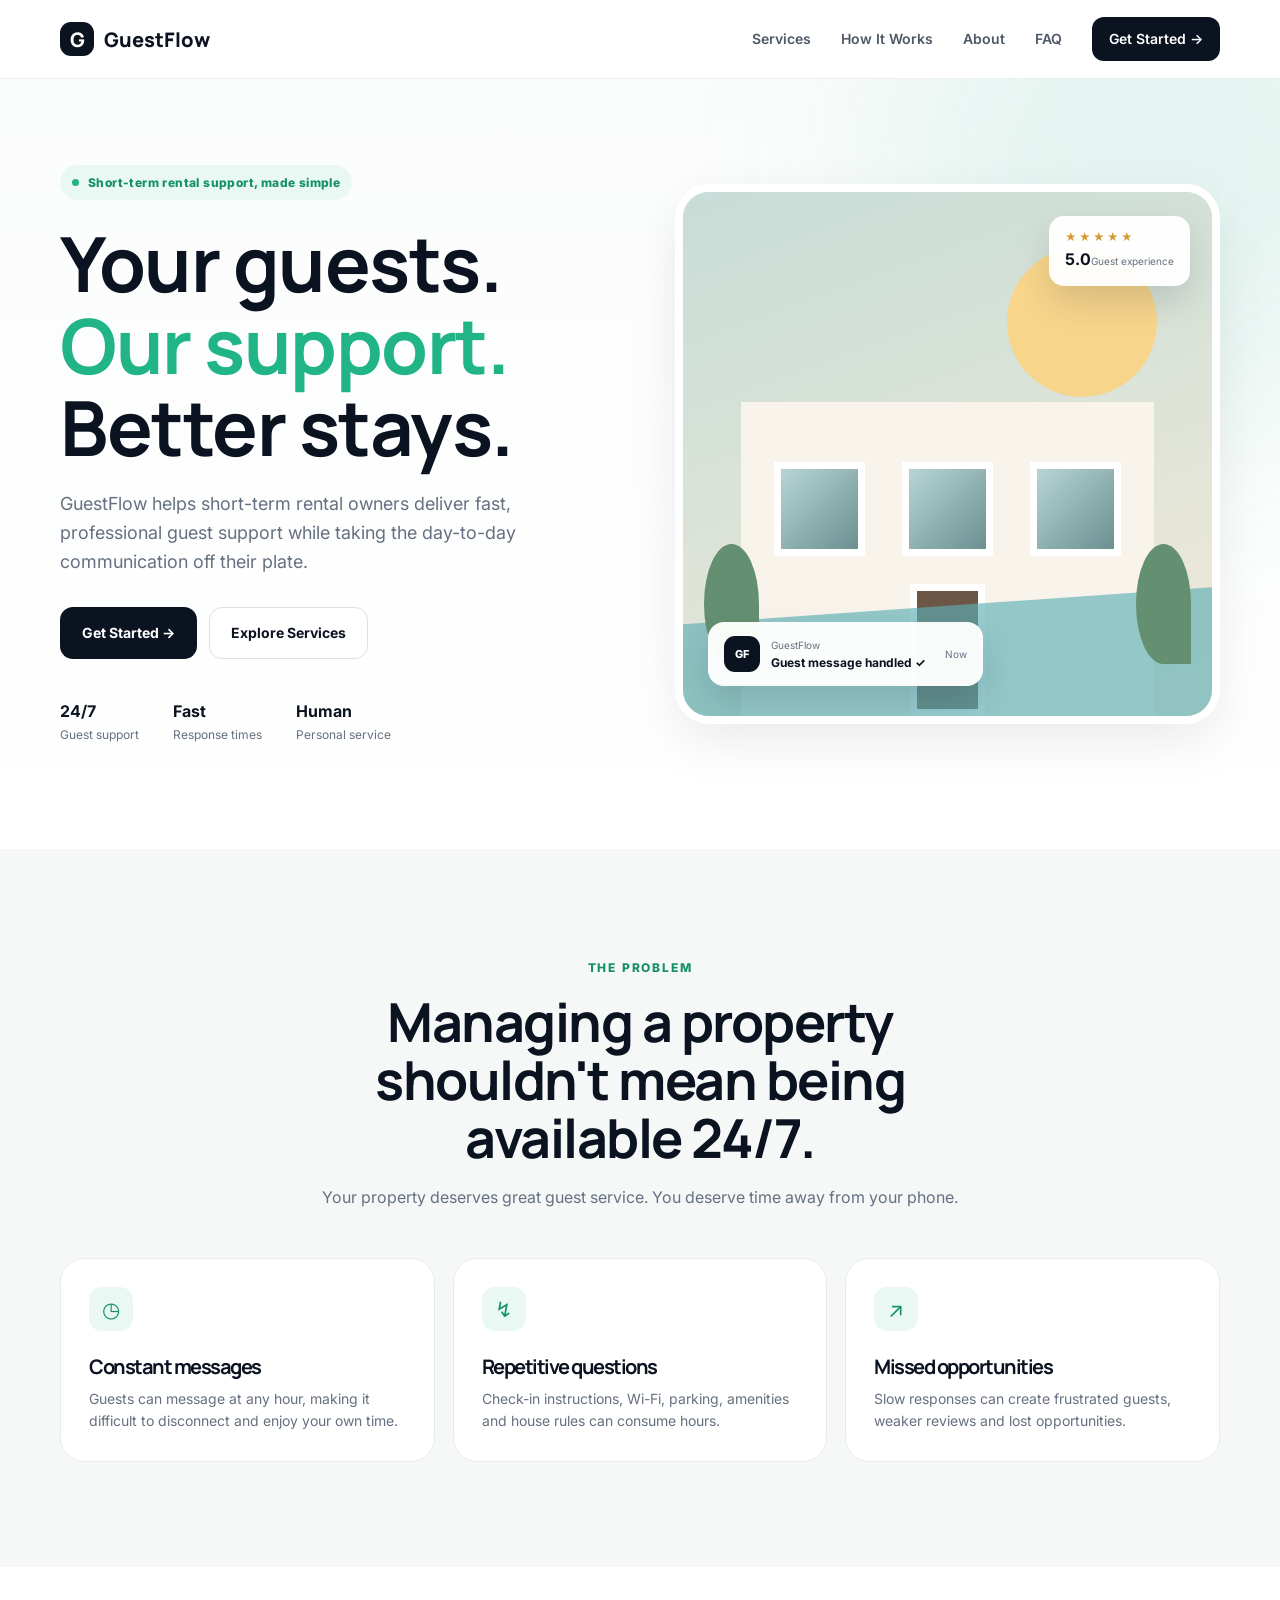
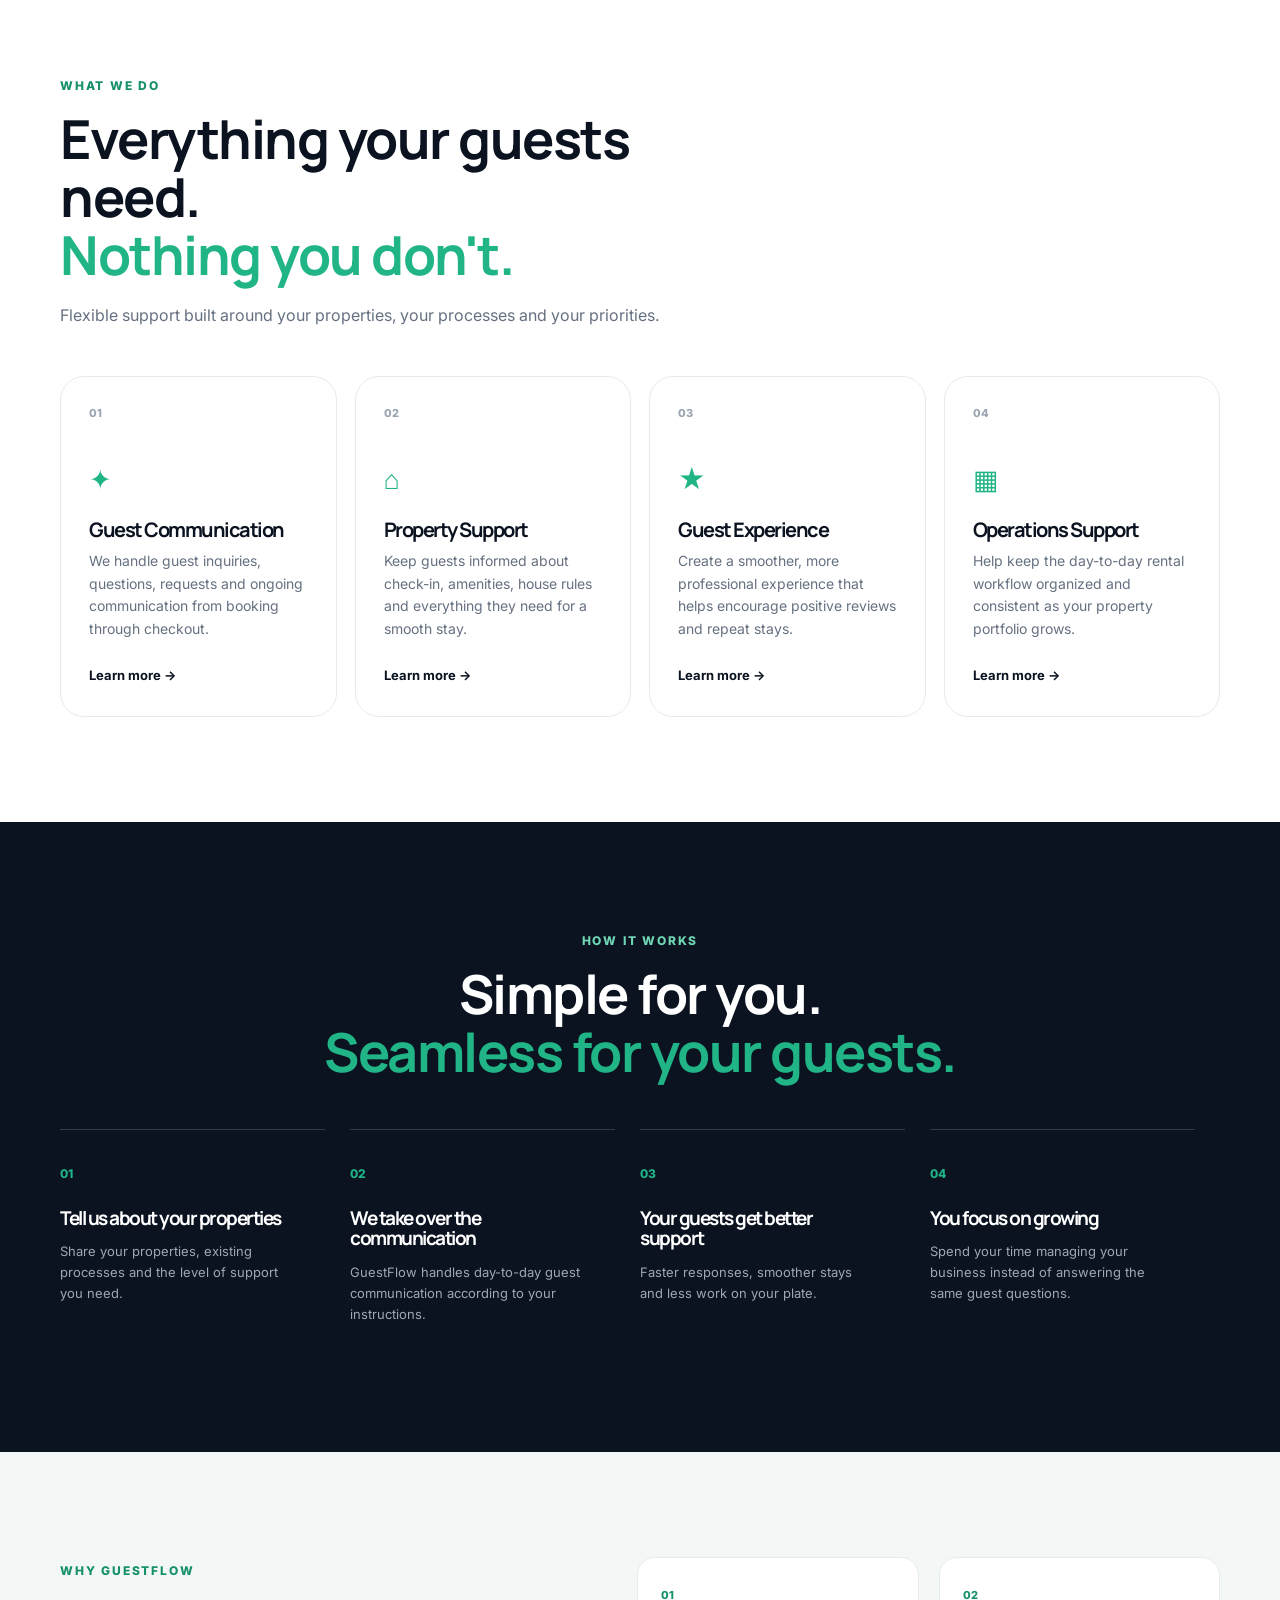
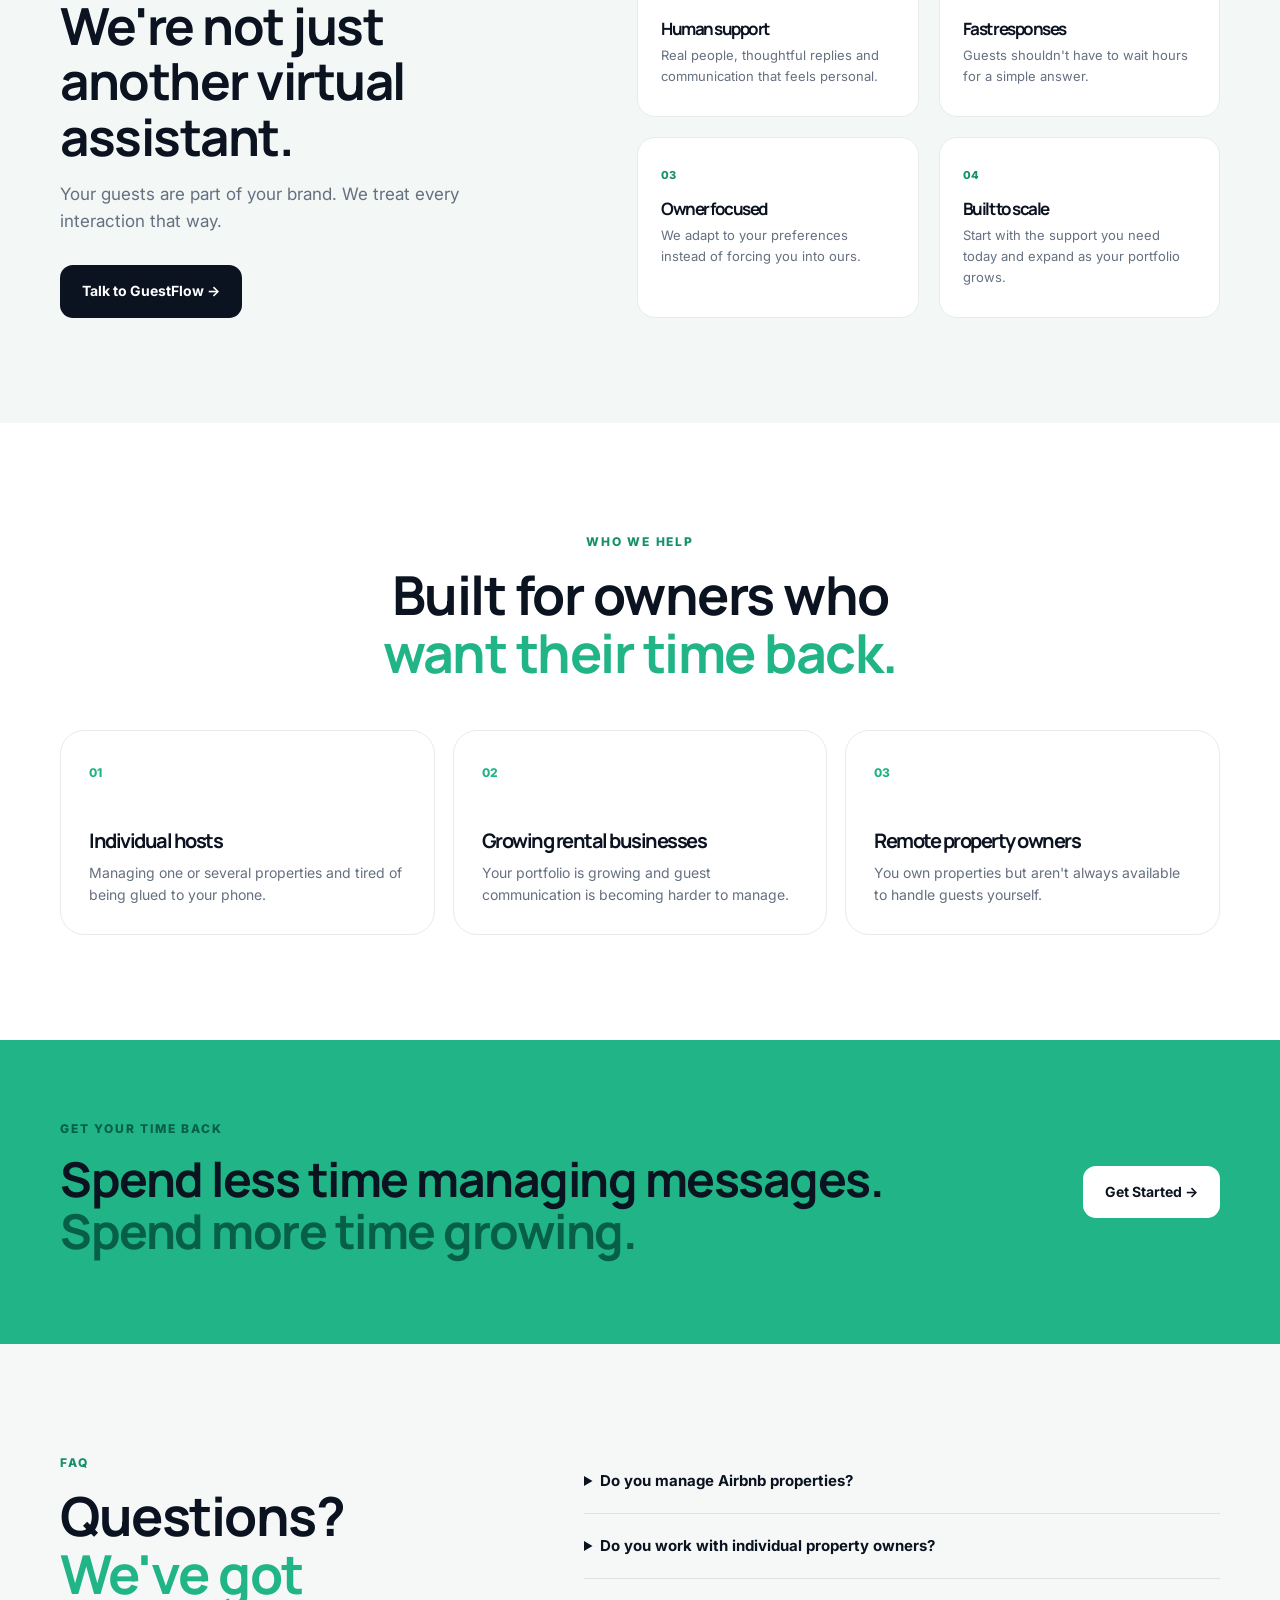
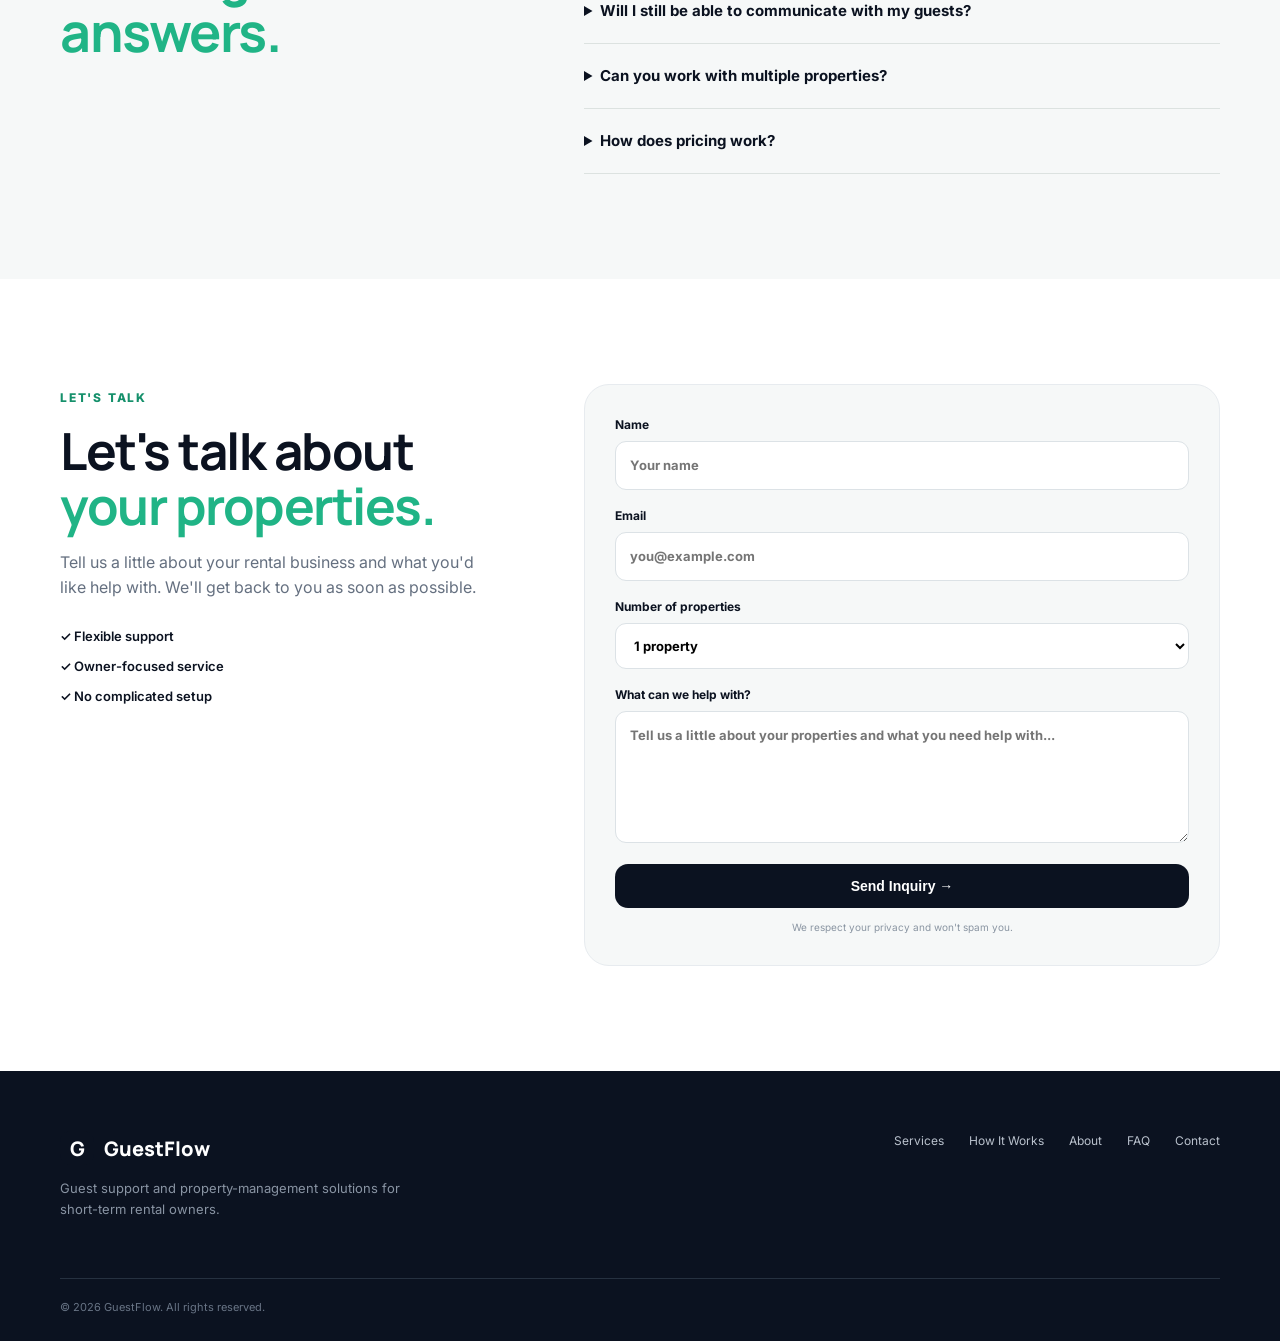
==== index.html @ e60f6468 "Add files via upload" ====
<!DOCTYPE html>
<html lang="en">
<head>
  <meta charset="UTF-8">
  <meta name="viewport" content="width=device-width, initial-scale=1.0">
  <meta name="description" content="GuestFlow provides professional guest communication and property support for short-term rental owners.">
  <title>GuestFlow — Your Guests. Our Support. Better Stays.</title>
  <link rel="preconnect" href="https://fonts.googleapis.com">
  <link rel="preconnect" href="https://fonts.gstatic.com" crossorigin>
  <link href="https://fonts.googleapis.com/css2?family=Inter:wght@400;500;600;700;800&family=Manrope:wght@600;700;800&display=swap" rel="stylesheet">
  <link rel="stylesheet" href="styles.css">
</head>
<body>
<header class="site-header">
  <div class="container nav">
    <a class="brand" href="#home"><span class="brand-mark">G</span><span>GuestFlow</span></a>
    <button class="menu-toggle" aria-label="Open menu">☰</button>
    <nav class="nav-links">
      <a href="#services">Services</a><a href="#how-it-works">How It Works</a><a href="#about">About</a><a href="#faq">FAQ</a>
      <a class="nav-cta" href="#contact">Get Started →</a>
    </nav>
  </div>
</header>

<main>
<section class="hero" id="home">
  <div class="hero-glow"></div>
  <div class="container hero-grid">
    <div class="hero-copy">
      <div class="eyebrow"><span class="pulse"></span> Short-term rental support, made simple</div>
      <h1>Your guests.<br><span>Our support.</span><br>Better stays.</h1>
      <p>GuestFlow helps short-term rental owners deliver fast, professional guest support while taking the day-to-day communication off their plate.</p>
      <div class="hero-actions">
        <a class="btn btn-primary" href="#contact">Get Started →</a>
        <a class="btn btn-secondary" href="#services">Explore Services</a>
      </div>
      <div class="trust-row">
        <div><strong>24/7</strong><span>Guest support</span></div>
        <div><strong>Fast</strong><span>Response times</span></div>
        <div><strong>Human</strong><span>Personal service</span></div>
      </div>
    </div>
    <div class="hero-visual">
      <div class="image-card">
        <div class="property-scene">
          <div class="sun"></div>
          <div class="building"><div class="window w1"></div><div class="window w2"></div><div class="window w3"></div><div class="door"></div></div>
          <div class="pool"></div><div class="plant p1"></div><div class="plant p2"></div>
        </div>
        <div class="message-card"><div class="avatar">GF</div><div><small>GuestFlow</small><strong>Guest message handled ✓</strong></div><span class="time">Now</span></div>
        <div class="rating-card"><span class="stars">★★★★★</span><strong>5.0</strong><small>Guest experience</small></div>
      </div>
    </div>
  </div>
</section>

<section class="problem section">
  <div class="container">
    <div class="section-heading centered"><span class="kicker">THE PROBLEM</span><h2>Managing a property shouldn't mean being available 24/7.</h2><p>Your property deserves great guest service. You deserve time away from your phone.</p></div>
    <div class="cards three">
      <article class="info-card"><div class="icon">◷</div><h3>Constant messages</h3><p>Guests can message at any hour, making it difficult to disconnect and enjoy your own time.</p></article>
      <article class="info-card"><div class="icon">↯</div><h3>Repetitive questions</h3><p>Check-in instructions, Wi-Fi, parking, amenities and house rules can consume hours.</p></article>
      <article class="info-card"><div class="icon">↗</div><h3>Missed opportunities</h3><p>Slow responses can create frustrated guests, weaker reviews and lost opportunities.</p></article>
    </div>
  </div>
</section>

<section class="services section" id="services">
  <div class="container">
    <div class="section-heading"><span class="kicker">WHAT WE DO</span><h2>Everything your guests need.<br><span>Nothing you don't.</span></h2><p>Flexible support built around your properties, your processes and your priorities.</p></div>
    <div class="cards four">
      <article class="service-card"><div class="service-number">01</div><div class="service-icon">✦</div><h3>Guest Communication</h3><p>We handle guest inquiries, questions, requests and ongoing communication from booking through checkout.</p><a href="#contact">Learn more →</a></article>
      <article class="service-card"><div class="service-number">02</div><div class="service-icon">⌂</div><h3>Property Support</h3><p>Keep guests informed about check-in, amenities, house rules and everything they need for a smooth stay.</p><a href="#contact">Learn more →</a></article>
      <article class="service-card"><div class="service-number">03</div><div class="service-icon">★</div><h3>Guest Experience</h3><p>Create a smoother, more professional experience that helps encourage positive reviews and repeat stays.</p><a href="#contact">Learn more →</a></article>
      <article class="service-card"><div class="service-number">04</div><div class="service-icon">▦</div><h3>Operations Support</h3><p>Help keep the day-to-day rental workflow organized and consistent as your property portfolio grows.</p><a href="#contact">Learn more →</a></article>
    </div>
  </div>
</section>

<section class="process section" id="how-it-works">
  <div class="container">
    <div class="section-heading centered"><span class="kicker">HOW IT WORKS</span><h2>Simple for you.<br><span>Seamless for your guests.</span></h2></div>
    <div class="steps">
      <div class="step"><span>01</span><h3>Tell us about your properties</h3><p>Share your properties, existing processes and the level of support you need.</p></div>
      <div class="step"><span>02</span><h3>We take over the communication</h3><p>GuestFlow handles day-to-day guest communication according to your instructions.</p></div>
      <div class="step"><span>03</span><h3>Your guests get better support</h3><p>Faster responses, smoother stays and less work on your plate.</p></div>
      <div class="step"><span>04</span><h3>You focus on growing</h3><p>Spend your time managing your business instead of answering the same guest questions.</p></div>
    </div>
  </div>
</section>

<section class="why section" id="about">
  <div class="container why-grid">
    <div><span class="kicker">WHY GUESTFLOW</span><h2>We're not just another virtual assistant.</h2><p class="lead">Your guests are part of your brand. We treat every interaction that way.</p><a class="btn btn-primary" href="#contact">Talk to GuestFlow →</a></div>
    <div class="benefits">
      <div class="benefit"><span>01</span><h3>Human support</h3><p>Real people, thoughtful replies and communication that feels personal.</p></div>
      <div class="benefit"><span>02</span><h3>Fast responses</h3><p>Guests shouldn't have to wait hours for a simple answer.</p></div>
      <div class="benefit"><span>03</span><h3>Owner focused</h3><p>We adapt to your preferences instead of forcing you into ours.</p></div>
      <div class="benefit"><span>04</span><h3>Built to scale</h3><p>Start with the support you need today and expand as your portfolio grows.</p></div>
    </div>
  </div>
</section>

<section class="audience section">
  <div class="container">
    <div class="section-heading centered"><span class="kicker">WHO WE HELP</span><h2>Built for owners who<br><span>want their time back.</span></h2></div>
    <div class="cards three">
      <article class="audience-card"><span>01</span><h3>Individual hosts</h3><p>Managing one or several properties and tired of being glued to your phone.</p></article>
      <article class="audience-card"><span>02</span><h3>Growing rental businesses</h3><p>Your portfolio is growing and guest communication is becoming harder to manage.</p></article>
      <article class="audience-card"><span>03</span><h3>Remote property owners</h3><p>You own properties but aren't always available to handle guests yourself.</p></article>
    </div>
  </div>
</section>

<section class="cta"><div class="container cta-inner"><div><span class="kicker">GET YOUR TIME BACK</span><h2>Spend less time managing messages.<br><span>Spend more time growing.</span></h2></div><a class="btn btn-light" href="#contact">Get Started →</a></div></section>

<section class="faq section" id="faq">
  <div class="container faq-grid">
    <div class="section-heading"><span class="kicker">FAQ</span><h2>Questions?<br><span>We've got answers.</span></h2></div>
    <div class="faq-list">
      <details><summary>Do you manage Airbnb properties?</summary><p>GuestFlow provides guest communication and property-management support for short-term rental owners. Services can be tailored to your needs.</p></details>
      <details><summary>Do you work with individual property owners?</summary><p>Yes. GuestFlow is designed to support individual hosts as well as growing property portfolios.</p></details>
      <details><summary>Will I still be able to communicate with my guests?</summary><p>Absolutely. You remain in control while GuestFlow handles day-to-day communication according to your instructions.</p></details>
      <details><summary>Can you work with multiple properties?</summary><p>Yes. Support can scale as your property portfolio grows.</p></details>
      <details><summary>How does pricing work?</summary><p>Pricing depends on the number of properties and level of support required. Contact us to discuss your setup.</p></details>
    </div>
  </div>
</section>

<section class="contact section" id="contact">
  <div class="container contact-grid">
    <div class="contact-copy"><span class="kicker">LET'S TALK</span><h2>Let's talk about<br><span>your properties.</span></h2><p>Tell us a little about your rental business and what you'd like help with. We'll get back to you as soon as possible.</p><div class="contact-points"><div>✓ Flexible support</div><div>✓ Owner-focused service</div><div>✓ No complicated setup</div></div></div>
    <form class="contact-form" action="https://formspree.io/f/YOUR_FORM_ID" method="POST">
      <label>Name<input type="text" name="name" placeholder="Your name" required></label>
      <label>Email<input type="email" name="email" placeholder="you@example.com" required></label>
      <label>Number of properties<select name="properties"><option>1 property</option><option>2–5 properties</option><option>6–15 properties</option><option>16+ properties</option></select></label>
      <label>What can we help with?<textarea name="message" rows="5" placeholder="Tell us a little about your properties and what you need help with..." required></textarea></label>
      <button class="btn btn-primary full" type="submit">Send Inquiry →</button><small>We respect your privacy and won't spam you.</small>
    </form>
  </div>
</section>
</main>

<footer>
  <div class="container footer-grid"><div><a class="brand" href="#home"><span class="brand-mark">G</span><span>GuestFlow</span></a><p>Guest support and property-management solutions for short-term rental owners.</p></div><div class="footer-links"><a href="#services">Services</a><a href="#how-it-works">How It Works</a><a href="#about">About</a><a href="#faq">FAQ</a><a href="#contact">Contact</a></div></div>
  <div class="container copyright">© 2026 GuestFlow. All rights reserved.</div>
</footer>
<script>
const toggle=document.querySelector('.menu-toggle'),links=document.querySelector('.nav-links');
toggle.addEventListener('click',()=>links.classList.toggle('open'));
document.querySelectorAll('.nav-links a').forEach(a=>a.addEventListener('click',()=>links.classList.remove('open')));
</script>
</body>
</html>
---- styles.css ----
:root{--ink:#0b1220;--muted:#657080;--line:#e7ebef;--soft:#f6f8f8;--accent:#20b486;--accent-dark:#15906b;--white:#fff;--radius:24px;--shadow:0 18px 50px rgba(11,18,32,.08)}
*{box-sizing:border-box}html{scroll-behavior:smooth}body{margin:0;color:var(--ink);font-family:Inter,Arial,sans-serif;line-height:1.6;background:#fff}a{text-decoration:none;color:inherit}.container{width:min(1160px,calc(100% - 40px));margin:auto}
.site-header{position:sticky;top:0;z-index:50;background:rgba(255,255,255,.9);backdrop-filter:blur(16px);border-bottom:1px solid rgba(231,235,239,.8)}.nav{height:78px;display:flex;align-items:center;justify-content:space-between}.brand{display:flex;align-items:center;gap:10px;font:800 20px Manrope,Inter,sans-serif}.brand-mark{width:34px;height:34px;border-radius:11px;background:var(--ink);color:#fff;display:grid;place-items:center}.nav-links{display:flex;align-items:center;gap:30px;font-size:14px;font-weight:600;color:#4e5867}.nav-cta{background:var(--ink);color:#fff!important;padding:11px 17px;border-radius:12px}.menu-toggle{display:none;background:none;border:0;font-size:24px}
.hero{position:relative;overflow:hidden;padding:86px 0 105px;background:linear-gradient(180deg,#fbfcfc,#fff)}.hero-glow{position:absolute;width:550px;height:550px;background:rgba(32,180,134,.1);filter:blur(100px);right:-150px;top:-180px;border-radius:50%}.hero-grid{display:grid;grid-template-columns:1fr 1fr;gap:70px;align-items:center}.eyebrow,.kicker{font-size:12px;font-weight:800;letter-spacing:1.8px;color:var(--accent-dark)}.eyebrow{display:inline-flex;gap:9px;align-items:center;padding:8px 12px;background:#eaf8f3;border-radius:99px;letter-spacing:.4px}.pulse{width:7px;height:7px;border-radius:50%;background:var(--accent)}
h1,h2,h3{font-family:Manrope,Inter,sans-serif;line-height:1.08;letter-spacing:-1.5px}h1{font-size:clamp(48px,6vw,76px);margin:22px 0}h1 span,h2 span{color:var(--accent)}.hero-copy>p{font-size:18px;color:var(--muted);max-width:590px}.hero-actions{display:flex;gap:12px;margin:30px 0 40px}.btn{display:inline-flex;align-items:center;justify-content:center;padding:14px 21px;border-radius:13px;font-weight:700;font-size:14px;border:1px solid transparent;transition:.2s}.btn:hover{transform:translateY(-2px)}.btn-primary{background:var(--ink);color:#fff}.btn-secondary{border-color:#dbe1e6;background:#fff}.btn-light{background:#fff;color:var(--ink)}.trust-row{display:flex;gap:34px}.trust-row div{display:flex;flex-direction:column}.trust-row span{font-size:12px;color:var(--muted)}
.image-card{position:relative;min-height:540px;border-radius:34px;background:#dce9e5;overflow:hidden;box-shadow:var(--shadow);border:8px solid #fff}.property-scene{position:absolute;inset:0;background:linear-gradient(160deg,#c7ddd7,#f1e9d8);overflow:hidden}.sun{position:absolute;width:150px;height:150px;border-radius:50%;background:#f7d58b;right:55px;top:55px}.building{position:absolute;width:78%;height:60%;bottom:0;left:11%;background:#f8f4ec}.window{position:absolute;width:22%;height:30%;top:19%;background:linear-gradient(135deg,#b7d5d5,#6c8f91);border:7px solid #fff}.w1{left:8%}.w2{left:39%}.w3{right:8%}.door{position:absolute;bottom:0;left:41%;width:18%;height:42%;background:#6c5747;border:7px solid #fff}.pool{position:absolute;bottom:-10%;left:-10%;width:120%;height:31%;background:rgba(94,176,181,.65);transform:rotate(-4deg)}.plant{position:absolute;width:55px;height:120px;border-radius:50% 50% 0 50%;background:#648f70;bottom:10%;z-index:2}.p1{left:4%}.p2{right:4%}
.message-card,.rating-card{position:absolute;background:rgba(255,255,255,.96);box-shadow:0 16px 35px rgba(11,18,32,.13);z-index:4}.message-card{left:25px;bottom:30px;padding:14px 16px;border-radius:16px;display:flex;align-items:center;gap:11px;min-width:275px}.avatar{width:36px;height:36px;background:var(--ink);color:#fff;border-radius:11px;display:grid;place-items:center;font-size:11px;font-weight:800}.message-card small,.message-card strong{display:block}.message-card small,.time{font-size:10px;color:var(--muted)}.message-card strong{font-size:12px}.time{margin-left:auto}.rating-card{right:22px;top:24px;padding:13px 16px;border-radius:15px}.stars{display:block;letter-spacing:2px;font-size:11px;color:#d49a31}.rating-card small{font-size:10px;color:var(--muted)}
.section{padding:105px 0}.problem,.faq{background:var(--soft)}.section-heading{max-width:690px;margin-bottom:48px}.section-heading.centered{text-align:center;margin-left:auto;margin-right:auto}.section-heading h2{font-size:clamp(35px,4.2vw,54px);margin:13px 0 18px}.section-heading p{color:var(--muted)}.cards{display:grid;gap:18px}.cards.three{grid-template-columns:repeat(3,1fr)}.cards.four{grid-template-columns:repeat(4,1fr)}
.info-card,.service-card,.audience-card{background:#fff;border:1px solid var(--line);border-radius:var(--radius);padding:28px;transition:.25s}.info-card:hover,.service-card:hover,.audience-card:hover{transform:translateY(-5px);box-shadow:var(--shadow)}.icon{width:44px;height:44px;border-radius:13px;background:#eaf8f3;color:var(--accent-dark);display:grid;place-items:center;font-size:21px;margin-bottom:25px}.info-card h3,.service-card h3,.audience-card h3{font-size:20px;margin:0 0 10px}.info-card p,.service-card p,.audience-card p{font-size:14px;color:var(--muted);margin:0}.service-card{min-height:330px}.service-number{font-size:11px;color:#9ba5b2;font-weight:800}.service-icon{font-size:27px;color:var(--accent);margin:35px 0 18px}.service-card a{display:inline-block;margin-top:25px;font-weight:700;font-size:13px}
.process{background:var(--ink);color:#fff}.process .kicker{color:#70d7b4}.steps{display:grid;grid-template-columns:repeat(4,1fr)}.step{padding:30px 30px 10px 0;border-top:1px solid #303a49;margin-right:25px}.step>span{color:var(--accent);font-weight:800;font-size:12px}.step h3{font-size:19px;margin:22px 0 9px}.step p{font-size:13px;color:#9da8b7}
.why{background:#f3f7f5}.why-grid{display:grid;grid-template-columns:.9fr 1.1fr;gap:100px}.why h2{font-size:clamp(38px,4vw,55px);margin:15px 0}.lead{font-size:17px;color:var(--muted);margin-bottom:30px}.benefits{display:grid;grid-template-columns:1fr 1fr;gap:20px}.benefit{background:#fff;border:1px solid var(--line);padding:23px;border-radius:18px}.benefit>span{color:var(--accent-dark);font-size:11px;font-weight:800}.benefit h3{font-size:17px;margin:13px 0 7px}.benefit p{font-size:13px;color:var(--muted);margin:0}.audience-card>span{color:var(--accent);font-weight:800;font-size:12px}.audience-card h3{margin-top:45px}
.cta{background:var(--accent);padding:75px 0}.cta-inner{display:flex;align-items:center;justify-content:space-between;gap:30px}.cta .kicker{color:#075f47}.cta h2{font-size:clamp(32px,4vw,48px);margin:12px 0}.cta h2 span{color:#075f47}.faq-grid,.contact-grid{display:grid;grid-template-columns:.8fr 1.2fr;gap:100px}.faq-list details{border-bottom:1px solid #dce2e0;padding:20px 0}.faq-list summary{cursor:pointer;font-weight:700;font-size:15px}.faq-list p{color:var(--muted);font-size:14px}
.contact-copy h2{font-size:clamp(40px,4vw,58px);margin:14px 0}.contact-copy>p{color:var(--muted)}.contact-points{display:grid;gap:9px;margin-top:25px;font-size:13px;font-weight:600}.contact-form{background:var(--soft);border:1px solid var(--line);border-radius:25px;padding:30px}.contact-form label{display:block;font-size:12px;font-weight:700;margin-bottom:16px}.contact-form input,.contact-form select,.contact-form textarea{width:100%;margin-top:7px;padding:13px 14px;border:1px solid #dce2e6;border-radius:11px;font:inherit;font-size:13px;background:#fff}.full{width:100%;border:0;cursor:pointer}.contact-form small{display:block;text-align:center;color:#8a95a2;font-size:10px;margin-top:11px}
footer{background:#0b1220;color:#fff;padding:60px 0 25px}.footer-grid{display:flex;justify-content:space-between;gap:60px}.footer-grid p{color:#8994a3;font-size:13px;max-width:350px}.footer-links{display:flex;gap:25px;color:#b9c1cc;font-size:12px}.copyright{border-top:1px solid #263140;margin-top:45px;padding-top:20px;color:#687485;font-size:11px}
@media(max-width:900px){.hero-grid,.why-grid,.faq-grid,.contact-grid{grid-template-columns:1fr;gap:55px}.cards.four{grid-template-columns:1fr 1fr}.steps{grid-template-columns:1fr 1fr}.why-grid{gap:45px}}
@media(max-width:700px){.container{width:min(100% - 28px,1160px)}.nav-links{display:none;position:absolute;left:14px;right:14px;top:68px;background:#fff;border:1px solid var(--line);border-radius:16px;padding:12px;box-shadow:var(--shadow);flex-direction:column}.nav-links.open{display:flex}.nav-links a{padding:11px 12px}.menu-toggle{display:block}.hero{padding:55px 0 75px}.image-card{min-height:400px}.hero-actions{flex-direction:column}.trust-row{justify-content:space-between;gap:12px}.cards.three,.cards.four,.steps,.benefits{grid-template-columns:1fr}.section{padding:75px 0}.cta-inner,.footer-grid{align-items:flex-start;flex-direction:column}.footer-links{flex-wrap:wrap}}
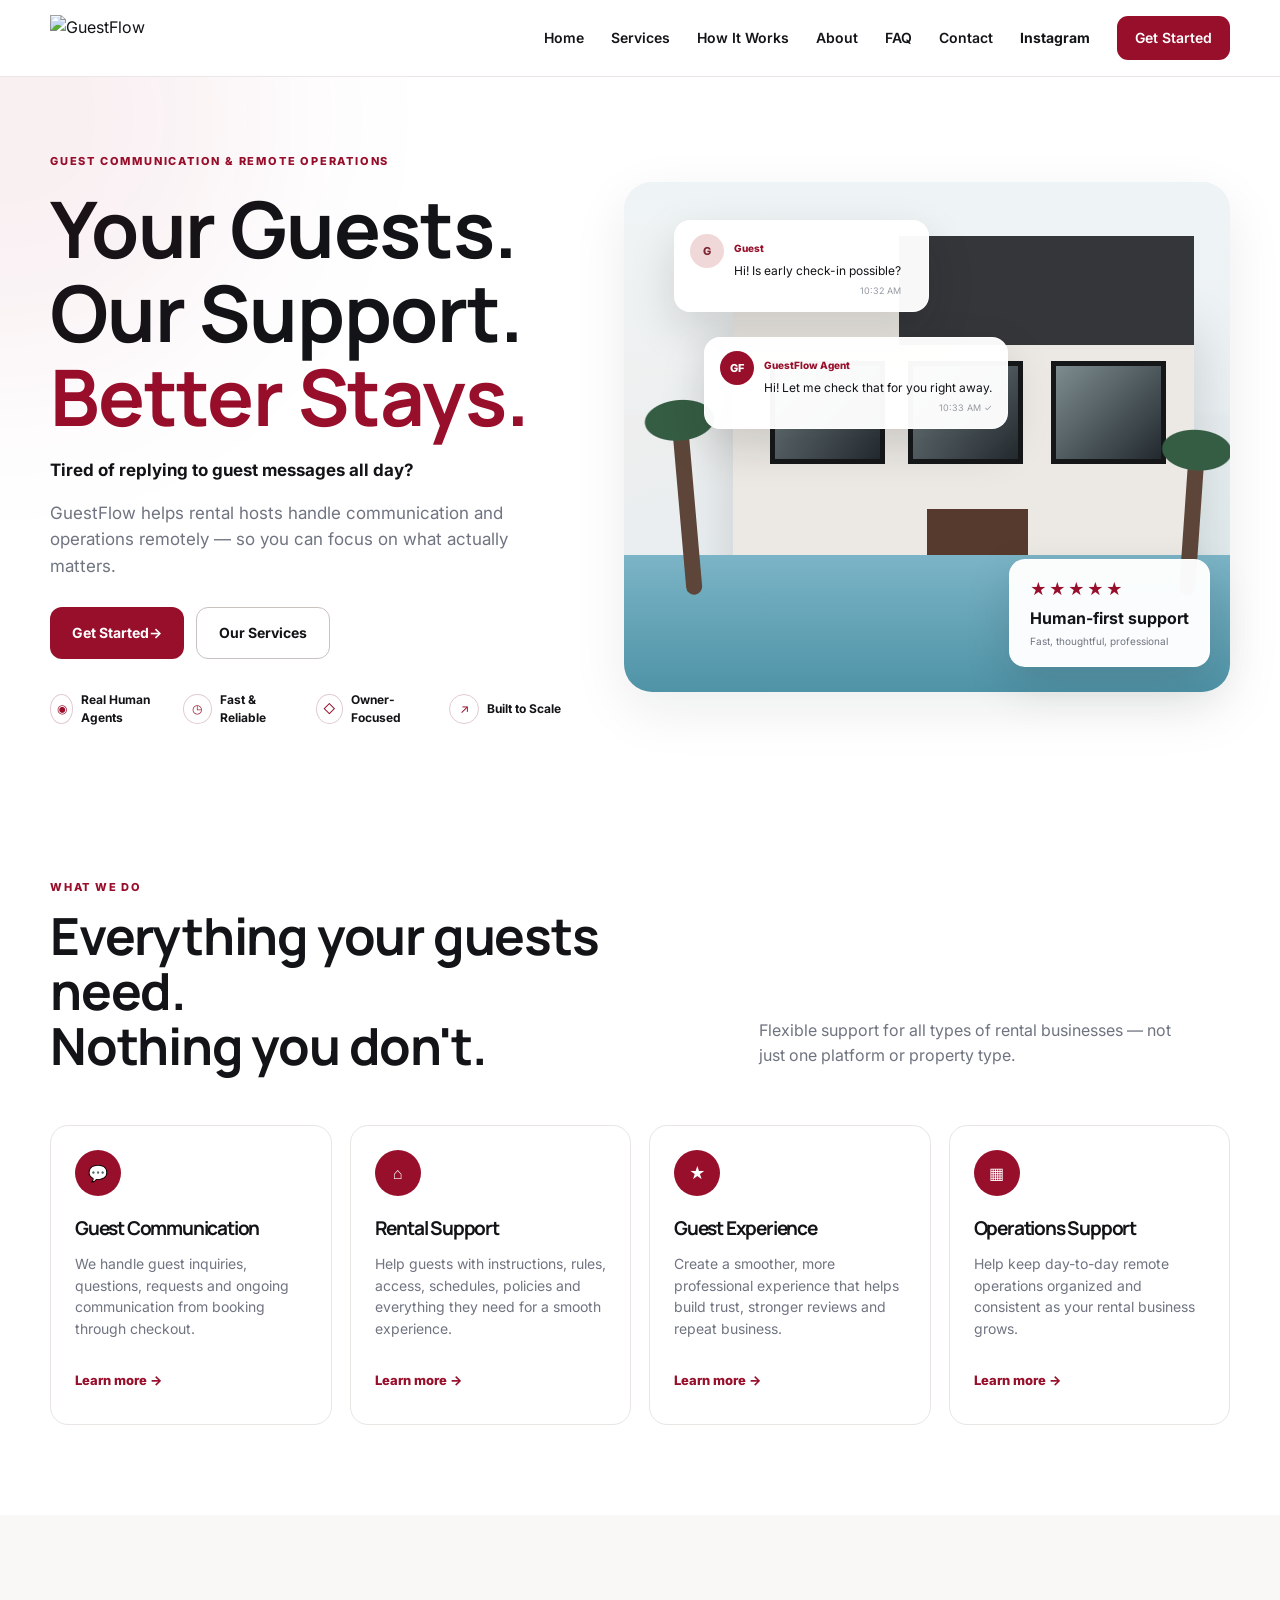
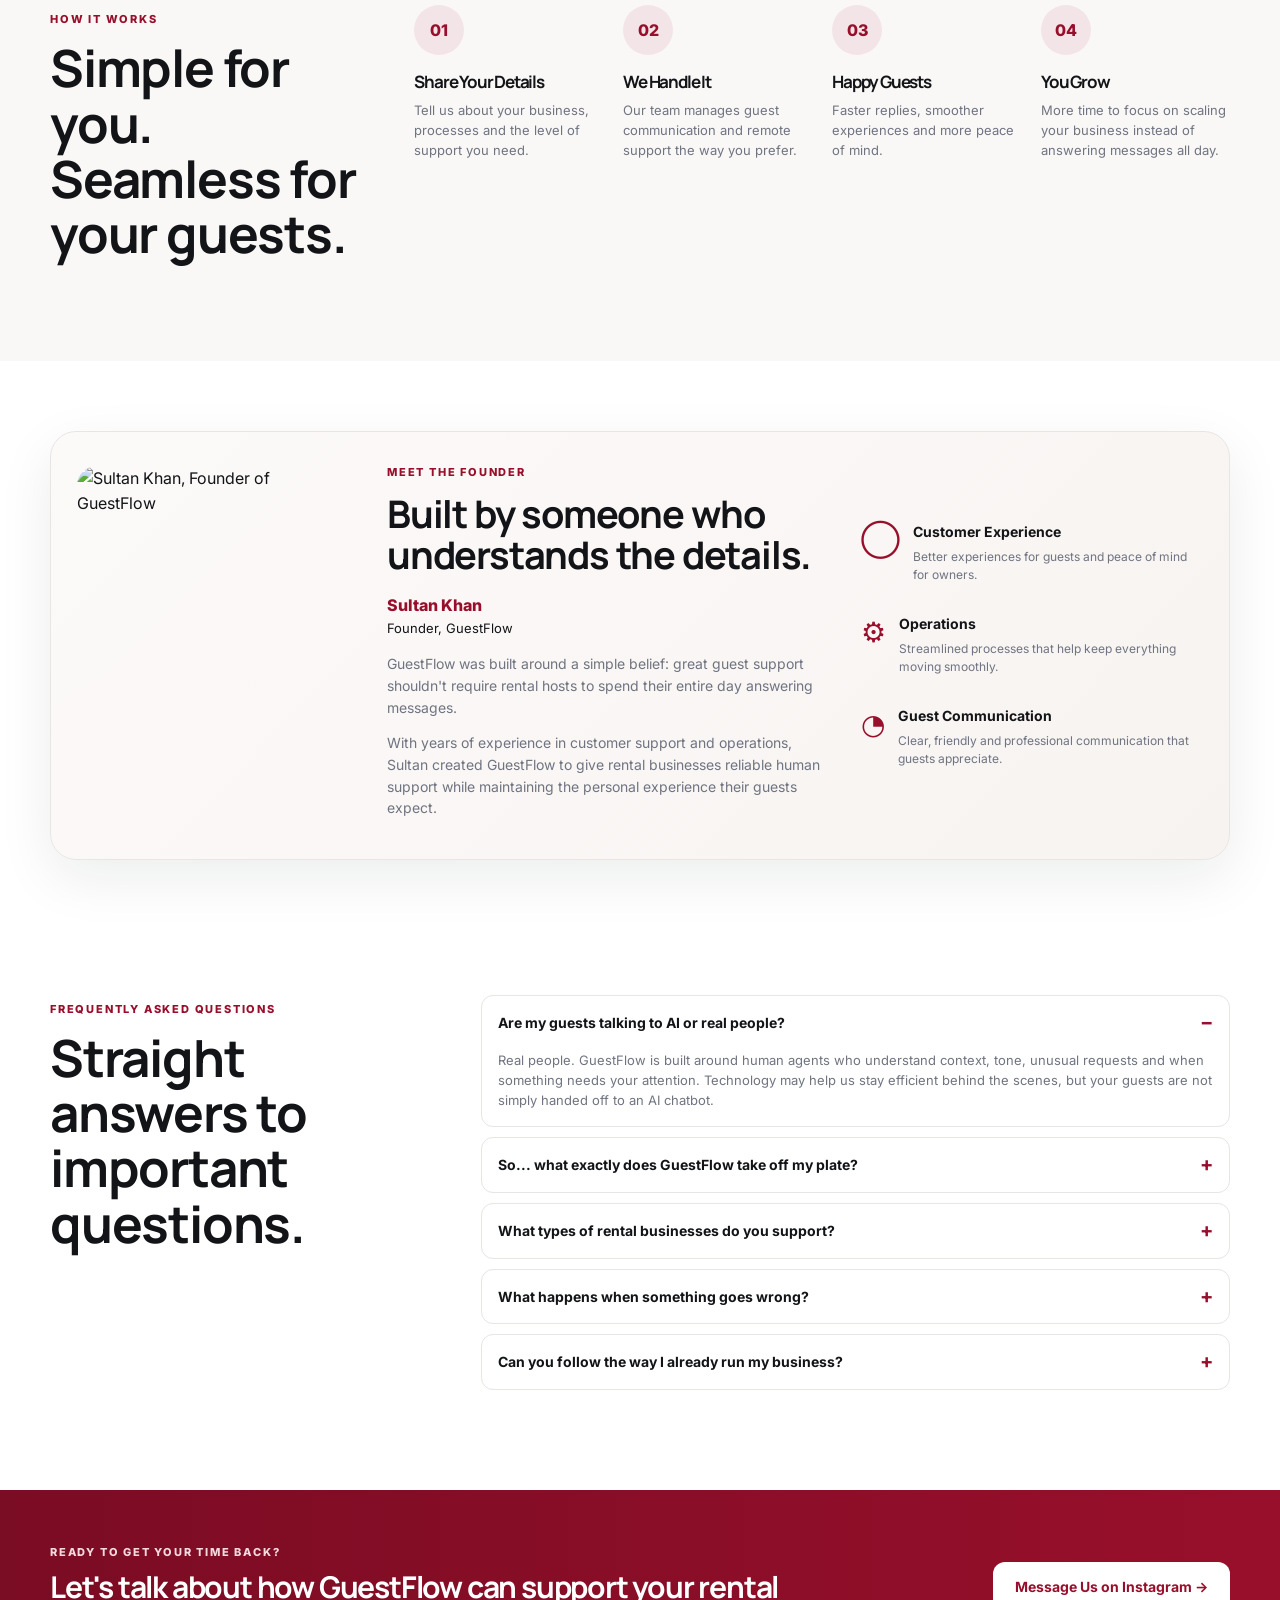
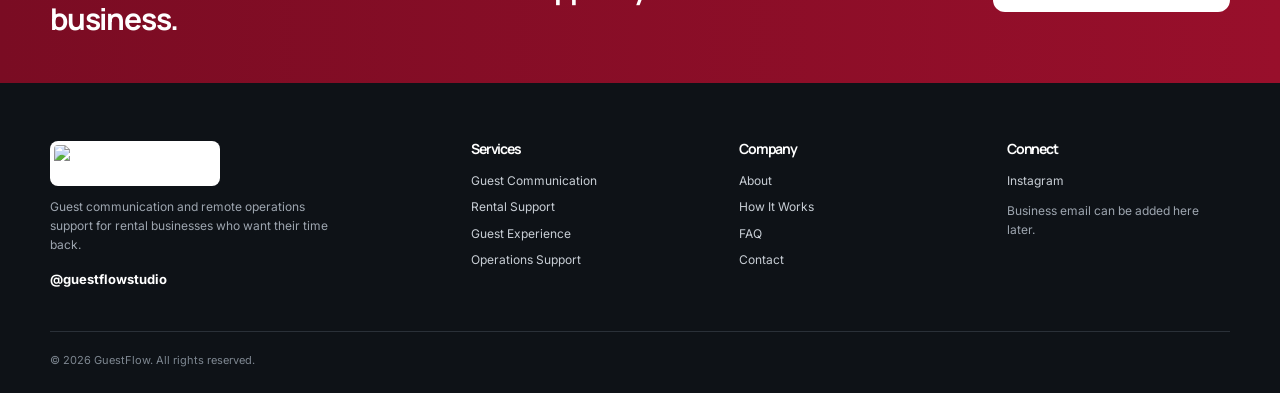
==== commit 8ecef654: "Add files via upload" ====
--- a/index.html
+++ b/index.html
@@ -3,7 +3,7 @@
 <head>
   <meta charset="UTF-8">
   <meta name="viewport" content="width=device-width, initial-scale=1.0">
-  <meta name="description" content="GuestFlow provides professional guest communication and property support for short-term rental owners.">
+  <meta name="description" content="GuestFlow helps rental hosts handle guest communication and remote operations with real human agents.">
   <title>GuestFlow — Your Guests. Our Support. Better Stays.</title>
   <link rel="preconnect" href="https://fonts.googleapis.com">
   <link rel="preconnect" href="https://fonts.gstatic.com" crossorigin>
@@ -11,144 +11,248 @@
   <link rel="stylesheet" href="styles.css">
 </head>
 <body>
+
 <header class="site-header">
   <div class="container nav">
-    <a class="brand" href="#home"><span class="brand-mark">G</span><span>GuestFlow</span></a>
+    <a class="brand" href="#home">
+      <img src="assets/guestflow-logo.png" alt="GuestFlow">
+    </a>
+
     <button class="menu-toggle" aria-label="Open menu">☰</button>
+
     <nav class="nav-links">
-      <a href="#services">Services</a><a href="#how-it-works">How It Works</a><a href="#about">About</a><a href="#faq">FAQ</a>
-      <a class="nav-cta" href="#contact">Get Started →</a>
+      <a href="#home">Home</a>
+      <a href="#services">Services</a>
+      <a href="#how-it-works">How It Works</a>
+      <a href="#about">About</a>
+      <a href="#faq">FAQ</a>
+      <a href="#contact">Contact</a>
+      <a class="instagram-link" href="https://www.instagram.com/guestflowstudio/" target="_blank" rel="noopener">Instagram</a>
+      <a class="nav-cta" href="#contact">Get Started</a>
     </nav>
   </div>
 </header>
 
 <main>
-<section class="hero" id="home">
-  <div class="hero-glow"></div>
-  <div class="container hero-grid">
-    <div class="hero-copy">
-      <div class="eyebrow"><span class="pulse"></span> Short-term rental support, made simple</div>
-      <h1>Your guests.<br><span>Our support.</span><br>Better stays.</h1>
-      <p>GuestFlow helps short-term rental owners deliver fast, professional guest support while taking the day-to-day communication off their plate.</p>
-      <div class="hero-actions">
-        <a class="btn btn-primary" href="#contact">Get Started →</a>
-        <a class="btn btn-secondary" href="#services">Explore Services</a>
-      </div>
-      <div class="trust-row">
-        <div><strong>24/7</strong><span>Guest support</span></div>
-        <div><strong>Fast</strong><span>Response times</span></div>
-        <div><strong>Human</strong><span>Personal service</span></div>
-      </div>
-    </div>
-    <div class="hero-visual">
-      <div class="image-card">
-        <div class="property-scene">
-          <div class="sun"></div>
-          <div class="building"><div class="window w1"></div><div class="window w2"></div><div class="window w3"></div><div class="door"></div></div>
-          <div class="pool"></div><div class="plant p1"></div><div class="plant p2"></div>
-        </div>
-        <div class="message-card"><div class="avatar">GF</div><div><small>GuestFlow</small><strong>Guest message handled ✓</strong></div><span class="time">Now</span></div>
-        <div class="rating-card"><span class="stars">★★★★★</span><strong>5.0</strong><small>Guest experience</small></div>
-      </div>
+  <section class="hero" id="home">
+    <div class="hero-glow"></div>
+    <div class="container hero-grid">
+      <div class="hero-copy">
+        <span class="kicker">GUEST COMMUNICATION & REMOTE OPERATIONS</span>
+        <h1>Your Guests.<br>Our Support.<br><span>Better Stays.</span></h1>
+        <p class="hero-lead"><strong>Tired of replying to guest messages all day?</strong></p>
+        <p>GuestFlow helps rental hosts handle communication and operations remotely — so you can focus on what actually matters.</p>
+
+        <div class="hero-actions">
+          <a class="btn btn-primary" href="#contact">Get Started <span>→</span></a>
+          <a class="btn btn-secondary" href="#services">Our Services</a>
+        </div>
+
+        <div class="trust-row">
+          <div><span class="trust-icon">◉</span><strong>Real Human Agents</strong></div>
+          <div><span class="trust-icon">◷</span><strong>Fast & Reliable</strong></div>
+          <div><span class="trust-icon">◇</span><strong>Owner-Focused</strong></div>
+          <div><span class="trust-icon">↗</span><strong>Built to Scale</strong></div>
+        </div>
+      </div>
+
+      <div class="hero-visual" aria-label="GuestFlow guest support example">
+        <div class="property-art">
+          <div class="sky"></div>
+          <div class="house">
+            <div class="house-top"></div>
+            <div class="glass g1"></div><div class="glass g2"></div><div class="glass g3"></div>
+            <div class="entry"></div>
+          </div>
+          <div class="pool"></div>
+          <div class="palm palm-1"></div>
+          <div class="palm palm-2"></div>
+        </div>
+
+        <div class="chat-card guest-chat">
+          <div class="chat-avatar guest">G</div>
+          <div><small>Guest</small><p>Hi! Is early check-in possible?</p><span>10:32 AM</span></div>
+        </div>
+        <div class="chat-card agent-chat">
+          <div class="chat-avatar agent">GF</div>
+          <div><small>GuestFlow Agent</small><p>Hi! Let me check that for you right away.</p><span>10:33 AM ✓</span></div>
+        </div>
+        <div class="rating-card">
+          <div class="stars">★★★★★</div>
+          <strong>Human-first support</strong>
+          <small>Fast, thoughtful, professional</small>
+        </div>
+      </div>
+    </div>
+  </section>
+
+  <section class="section" id="services">
+    <div class="container">
+      <div class="section-heading split-heading">
+        <div>
+          <span class="kicker">WHAT WE DO</span>
+          <h2>Everything your guests need.<br>Nothing you don't.</h2>
+        </div>
+        <p>Flexible support for all types of rental businesses — not just one platform or property type.</p>
+      </div>
+
+      <div class="cards four">
+        <article class="service-card">
+          <div class="service-icon">💬</div>
+          <h3>Guest Communication</h3>
+          <p>We handle guest inquiries, questions, requests and ongoing communication from booking through checkout.</p>
+          <a href="#contact">Learn more →</a>
+        </article>
+        <article class="service-card">
+          <div class="service-icon">⌂</div>
+          <h3>Rental Support</h3>
+          <p>Help guests with instructions, rules, access, schedules, policies and everything they need for a smooth experience.</p>
+          <a href="#contact">Learn more →</a>
+        </article>
+        <article class="service-card">
+          <div class="service-icon">★</div>
+          <h3>Guest Experience</h3>
+          <p>Create a smoother, more professional experience that helps build trust, stronger reviews and repeat business.</p>
+          <a href="#contact">Learn more →</a>
+        </article>
+        <article class="service-card">
+          <div class="service-icon">▦</div>
+          <h3>Operations Support</h3>
+          <p>Help keep day-to-day remote operations organized and consistent as your rental business grows.</p>
+          <a href="#contact">Learn more →</a>
+        </article>
+      </div>
+    </div>
+  </section>
+
+  <section class="section process" id="how-it-works">
+    <div class="container process-grid">
+      <div class="process-title">
+        <span class="kicker">HOW IT WORKS</span>
+        <h2>Simple for you.<br>Seamless for your guests.</h2>
+      </div>
+
+      <div class="steps">
+        <div class="step"><div class="step-icon">01</div><h3>Share Your Details</h3><p>Tell us about your business, processes and the level of support you need.</p></div>
+        <div class="step"><div class="step-icon">02</div><h3>We Handle It</h3><p>Our team manages guest communication and remote support the way you prefer.</p></div>
+        <div class="step"><div class="step-icon">03</div><h3>Happy Guests</h3><p>Faster replies, smoother experiences and more peace of mind.</p></div>
+        <div class="step"><div class="step-icon">04</div><h3>You Grow</h3><p>More time to focus on scaling your business instead of answering messages all day.</p></div>
+      </div>
+    </div>
+  </section>
+
+  <section class="section founder-section" id="about">
+    <div class="container founder-card">
+      <div class="founder-photo-wrap">
+        <img src="assets/sultan-khan-founder.jpg" alt="Sultan Khan, Founder of GuestFlow">
+      </div>
+
+      <div class="founder-copy">
+        <span class="kicker">MEET THE FOUNDER</span>
+        <h2>Built by someone who understands the details.</h2>
+        <div class="founder-name">Sultan Khan</div>
+        <div class="founder-role">Founder, GuestFlow</div>
+        <p>GuestFlow was built around a simple belief: great guest support shouldn't require rental hosts to spend their entire day answering messages.</p>
+        <p>With years of experience in customer support and operations, Sultan created GuestFlow to give rental businesses reliable human support while maintaining the personal experience their guests expect.</p>
+      </div>
+
+      <div class="founder-pillars">
+        <div><span>◯</span><div><strong>Customer Experience</strong><p>Better experiences for guests and peace of mind for owners.</p></div></div>
+        <div><span>⚙</span><div><strong>Operations</strong><p>Streamlined processes that help keep everything moving smoothly.</p></div></div>
+        <div><span>◔</span><div><strong>Guest Communication</strong><p>Clear, friendly and professional communication that guests appreciate.</p></div></div>
+      </div>
+    </div>
+  </section>
+
+  <section class="section faq-section" id="faq">
+    <div class="container faq-grid">
+      <div>
+        <span class="kicker">FREQUENTLY ASKED QUESTIONS</span>
+        <h2>Straight answers to important questions.</h2>
+      </div>
+
+      <div class="faq-list">
+        <details open>
+          <summary>Are my guests talking to AI or real people?</summary>
+          <p>Real people. GuestFlow is built around human agents who understand context, tone, unusual requests and when something needs your attention. Technology may help us stay efficient behind the scenes, but your guests are not simply handed off to an AI chatbot.</p>
+        </details>
+
+        <details>
+          <summary>So... what exactly does GuestFlow take off my plate?</summary>
+          <p>Day-to-day guest messages, common questions, instructions, issue triage, follow-ups and selected remote operations. We tailor the workflow to how you already run your business.</p>
+        </details>
+
+        <details>
+          <summary>What types of rental businesses do you support?</summary>
+          <p>GuestFlow is not limited to Airbnb. We can support short-term rentals, vacation rentals, car-rental hosts and other rental businesses where guest or customer communication is a major part of the operation.</p>
+        </details>
+
+        <details>
+          <summary>What happens when something goes wrong?</summary>
+          <p>We follow the process you approve in advance. Routine issues are handled by the team, while urgent or owner-level situations are escalated to you or the right person.</p>
+        </details>
+
+        <details>
+          <summary>Can you follow the way I already run my business?</summary>
+          <p>Yes. GuestFlow is designed to work around your processes, tone, rules and preferences instead of forcing you into a rigid system.</p>
+        </details>
+      </div>
+    </div>
+  </section>
+
+  <section class="contact-strip" id="contact">
+    <div class="container contact-strip-inner">
+      <div>
+        <span class="kicker light-kicker">READY TO GET YOUR TIME BACK?</span>
+        <h2>Let's talk about how GuestFlow can support your rental business.</h2>
+      </div>
+      <a class="btn btn-light" href="https://www.instagram.com/guestflowstudio/" target="_blank" rel="noopener">Message Us on Instagram →</a>
+    </div>
+  </section>
+</main>
+
+<footer>
+  <div class="container footer-grid">
+    <div class="footer-brand">
+      <img src="assets/guestflow-logo.png" alt="GuestFlow">
+      <p>Guest communication and remote operations support for rental businesses who want their time back.</p>
+      <a href="https://www.instagram.com/guestflowstudio/" target="_blank" rel="noopener">@guestflowstudio</a>
+    </div>
+
+    <div>
+      <h4>Services</h4>
+      <a href="#services">Guest Communication</a>
+      <a href="#services">Rental Support</a>
+      <a href="#services">Guest Experience</a>
+      <a href="#services">Operations Support</a>
+    </div>
+
+    <div>
+      <h4>Company</h4>
+      <a href="#about">About</a>
+      <a href="#how-it-works">How It Works</a>
+      <a href="#faq">FAQ</a>
+      <a href="#contact">Contact</a>
+    </div>
+
+    <div>
+      <h4>Connect</h4>
+      <a href="https://www.instagram.com/guestflowstudio/" target="_blank" rel="noopener">Instagram</a>
+      <p class="muted">Business email can be added here later.</p>
     </div>
   </div>
-</section>
-
-<section class="problem section">
-  <div class="container">
-    <div class="section-heading centered"><span class="kicker">THE PROBLEM</span><h2>Managing a property shouldn't mean being available 24/7.</h2><p>Your property deserves great guest service. You deserve time away from your phone.</p></div>
-    <div class="cards three">
-      <article class="info-card"><div class="icon">◷</div><h3>Constant messages</h3><p>Guests can message at any hour, making it difficult to disconnect and enjoy your own time.</p></article>
-      <article class="info-card"><div class="icon">↯</div><h3>Repetitive questions</h3><p>Check-in instructions, Wi-Fi, parking, amenities and house rules can consume hours.</p></article>
-      <article class="info-card"><div class="icon">↗</div><h3>Missed opportunities</h3><p>Slow responses can create frustrated guests, weaker reviews and lost opportunities.</p></article>
-    </div>
-  </div>
-</section>
-
-<section class="services section" id="services">
-  <div class="container">
-    <div class="section-heading"><span class="kicker">WHAT WE DO</span><h2>Everything your guests need.<br><span>Nothing you don't.</span></h2><p>Flexible support built around your properties, your processes and your priorities.</p></div>
-    <div class="cards four">
-      <article class="service-card"><div class="service-number">01</div><div class="service-icon">✦</div><h3>Guest Communication</h3><p>We handle guest inquiries, questions, requests and ongoing communication from booking through checkout.</p><a href="#contact">Learn more →</a></article>
-      <article class="service-card"><div class="service-number">02</div><div class="service-icon">⌂</div><h3>Property Support</h3><p>Keep guests informed about check-in, amenities, house rules and everything they need for a smooth stay.</p><a href="#contact">Learn more →</a></article>
-      <article class="service-card"><div class="service-number">03</div><div class="service-icon">★</div><h3>Guest Experience</h3><p>Create a smoother, more professional experience that helps encourage positive reviews and repeat stays.</p><a href="#contact">Learn more →</a></article>
-      <article class="service-card"><div class="service-number">04</div><div class="service-icon">▦</div><h3>Operations Support</h3><p>Help keep the day-to-day rental workflow organized and consistent as your property portfolio grows.</p><a href="#contact">Learn more →</a></article>
-    </div>
-  </div>
-</section>
-
-<section class="process section" id="how-it-works">
-  <div class="container">
-    <div class="section-heading centered"><span class="kicker">HOW IT WORKS</span><h2>Simple for you.<br><span>Seamless for your guests.</span></h2></div>
-    <div class="steps">
-      <div class="step"><span>01</span><h3>Tell us about your properties</h3><p>Share your properties, existing processes and the level of support you need.</p></div>
-      <div class="step"><span>02</span><h3>We take over the communication</h3><p>GuestFlow handles day-to-day guest communication according to your instructions.</p></div>
-      <div class="step"><span>03</span><h3>Your guests get better support</h3><p>Faster responses, smoother stays and less work on your plate.</p></div>
-      <div class="step"><span>04</span><h3>You focus on growing</h3><p>Spend your time managing your business instead of answering the same guest questions.</p></div>
-    </div>
-  </div>
-</section>
-
-<section class="why section" id="about">
-  <div class="container why-grid">
-    <div><span class="kicker">WHY GUESTFLOW</span><h2>We're not just another virtual assistant.</h2><p class="lead">Your guests are part of your brand. We treat every interaction that way.</p><a class="btn btn-primary" href="#contact">Talk to GuestFlow →</a></div>
-    <div class="benefits">
-      <div class="benefit"><span>01</span><h3>Human support</h3><p>Real people, thoughtful replies and communication that feels personal.</p></div>
-      <div class="benefit"><span>02</span><h3>Fast responses</h3><p>Guests shouldn't have to wait hours for a simple answer.</p></div>
-      <div class="benefit"><span>03</span><h3>Owner focused</h3><p>We adapt to your preferences instead of forcing you into ours.</p></div>
-      <div class="benefit"><span>04</span><h3>Built to scale</h3><p>Start with the support you need today and expand as your portfolio grows.</p></div>
-    </div>
-  </div>
-</section>
-
-<section class="audience section">
-  <div class="container">
-    <div class="section-heading centered"><span class="kicker">WHO WE HELP</span><h2>Built for owners who<br><span>want their time back.</span></h2></div>
-    <div class="cards three">
-      <article class="audience-card"><span>01</span><h3>Individual hosts</h3><p>Managing one or several properties and tired of being glued to your phone.</p></article>
-      <article class="audience-card"><span>02</span><h3>Growing rental businesses</h3><p>Your portfolio is growing and guest communication is becoming harder to manage.</p></article>
-      <article class="audience-card"><span>03</span><h3>Remote property owners</h3><p>You own properties but aren't always available to handle guests yourself.</p></article>
-    </div>
-  </div>
-</section>
-
-<section class="cta"><div class="container cta-inner"><div><span class="kicker">GET YOUR TIME BACK</span><h2>Spend less time managing messages.<br><span>Spend more time growing.</span></h2></div><a class="btn btn-light" href="#contact">Get Started →</a></div></section>
-
-<section class="faq section" id="faq">
-  <div class="container faq-grid">
-    <div class="section-heading"><span class="kicker">FAQ</span><h2>Questions?<br><span>We've got answers.</span></h2></div>
-    <div class="faq-list">
-      <details><summary>Do you manage Airbnb properties?</summary><p>GuestFlow provides guest communication and property-management support for short-term rental owners. Services can be tailored to your needs.</p></details>
-      <details><summary>Do you work with individual property owners?</summary><p>Yes. GuestFlow is designed to support individual hosts as well as growing property portfolios.</p></details>
-      <details><summary>Will I still be able to communicate with my guests?</summary><p>Absolutely. You remain in control while GuestFlow handles day-to-day communication according to your instructions.</p></details>
-      <details><summary>Can you work with multiple properties?</summary><p>Yes. Support can scale as your property portfolio grows.</p></details>
-      <details><summary>How does pricing work?</summary><p>Pricing depends on the number of properties and level of support required. Contact us to discuss your setup.</p></details>
-    </div>
-  </div>
-</section>
-
-<section class="contact section" id="contact">
-  <div class="container contact-grid">
-    <div class="contact-copy"><span class="kicker">LET'S TALK</span><h2>Let's talk about<br><span>your properties.</span></h2><p>Tell us a little about your rental business and what you'd like help with. We'll get back to you as soon as possible.</p><div class="contact-points"><div>✓ Flexible support</div><div>✓ Owner-focused service</div><div>✓ No complicated setup</div></div></div>
-    <form class="contact-form" action="https://formspree.io/f/YOUR_FORM_ID" method="POST">
-      <label>Name<input type="text" name="name" placeholder="Your name" required></label>
-      <label>Email<input type="email" name="email" placeholder="you@example.com" required></label>
-      <label>Number of properties<select name="properties"><option>1 property</option><option>2–5 properties</option><option>6–15 properties</option><option>16+ properties</option></select></label>
-      <label>What can we help with?<textarea name="message" rows="5" placeholder="Tell us a little about your properties and what you need help with..." required></textarea></label>
-      <button class="btn btn-primary full" type="submit">Send Inquiry →</button><small>We respect your privacy and won't spam you.</small>
-    </form>
-  </div>
-</section>
-</main>
-
-<footer>
-  <div class="container footer-grid"><div><a class="brand" href="#home"><span class="brand-mark">G</span><span>GuestFlow</span></a><p>Guest support and property-management solutions for short-term rental owners.</p></div><div class="footer-links"><a href="#services">Services</a><a href="#how-it-works">How It Works</a><a href="#about">About</a><a href="#faq">FAQ</a><a href="#contact">Contact</a></div></div>
+
   <div class="container copyright">© 2026 GuestFlow. All rights reserved.</div>
 </footer>
+
 <script>
-const toggle=document.querySelector('.menu-toggle'),links=document.querySelector('.nav-links');
-toggle.addEventListener('click',()=>links.classList.toggle('open'));
-document.querySelectorAll('.nav-links a').forEach(a=>a.addEventListener('click',()=>links.classList.remove('open')));
+const menuToggle = document.querySelector('.menu-toggle');
+const navLinks = document.querySelector('.nav-links');
+
+menuToggle.addEventListener('click', () => navLinks.classList.toggle('open'));
+document.querySelectorAll('.nav-links a').forEach(link => {
+  link.addEventListener('click', () => navLinks.classList.remove('open'));
+});
 </script>
 </body>
-</html>+</html>
--- a/styles.css
+++ b/styles.css
@@ -1,16 +1,101 @@
-:root{--ink:#0b1220;--muted:#657080;--line:#e7ebef;--soft:#f6f8f8;--accent:#20b486;--accent-dark:#15906b;--white:#fff;--radius:24px;--shadow:0 18px 50px rgba(11,18,32,.08)}
-*{box-sizing:border-box}html{scroll-behavior:smooth}body{margin:0;color:var(--ink);font-family:Inter,Arial,sans-serif;line-height:1.6;background:#fff}a{text-decoration:none;color:inherit}.container{width:min(1160px,calc(100% - 40px));margin:auto}
-.site-header{position:sticky;top:0;z-index:50;background:rgba(255,255,255,.9);backdrop-filter:blur(16px);border-bottom:1px solid rgba(231,235,239,.8)}.nav{height:78px;display:flex;align-items:center;justify-content:space-between}.brand{display:flex;align-items:center;gap:10px;font:800 20px Manrope,Inter,sans-serif}.brand-mark{width:34px;height:34px;border-radius:11px;background:var(--ink);color:#fff;display:grid;place-items:center}.nav-links{display:flex;align-items:center;gap:30px;font-size:14px;font-weight:600;color:#4e5867}.nav-cta{background:var(--ink);color:#fff!important;padding:11px 17px;border-radius:12px}.menu-toggle{display:none;background:none;border:0;font-size:24px}
-.hero{position:relative;overflow:hidden;padding:86px 0 105px;background:linear-gradient(180deg,#fbfcfc,#fff)}.hero-glow{position:absolute;width:550px;height:550px;background:rgba(32,180,134,.1);filter:blur(100px);right:-150px;top:-180px;border-radius:50%}.hero-grid{display:grid;grid-template-columns:1fr 1fr;gap:70px;align-items:center}.eyebrow,.kicker{font-size:12px;font-weight:800;letter-spacing:1.8px;color:var(--accent-dark)}.eyebrow{display:inline-flex;gap:9px;align-items:center;padding:8px 12px;background:#eaf8f3;border-radius:99px;letter-spacing:.4px}.pulse{width:7px;height:7px;border-radius:50%;background:var(--accent)}
-h1,h2,h3{font-family:Manrope,Inter,sans-serif;line-height:1.08;letter-spacing:-1.5px}h1{font-size:clamp(48px,6vw,76px);margin:22px 0}h1 span,h2 span{color:var(--accent)}.hero-copy>p{font-size:18px;color:var(--muted);max-width:590px}.hero-actions{display:flex;gap:12px;margin:30px 0 40px}.btn{display:inline-flex;align-items:center;justify-content:center;padding:14px 21px;border-radius:13px;font-weight:700;font-size:14px;border:1px solid transparent;transition:.2s}.btn:hover{transform:translateY(-2px)}.btn-primary{background:var(--ink);color:#fff}.btn-secondary{border-color:#dbe1e6;background:#fff}.btn-light{background:#fff;color:var(--ink)}.trust-row{display:flex;gap:34px}.trust-row div{display:flex;flex-direction:column}.trust-row span{font-size:12px;color:var(--muted)}
-.image-card{position:relative;min-height:540px;border-radius:34px;background:#dce9e5;overflow:hidden;box-shadow:var(--shadow);border:8px solid #fff}.property-scene{position:absolute;inset:0;background:linear-gradient(160deg,#c7ddd7,#f1e9d8);overflow:hidden}.sun{position:absolute;width:150px;height:150px;border-radius:50%;background:#f7d58b;right:55px;top:55px}.building{position:absolute;width:78%;height:60%;bottom:0;left:11%;background:#f8f4ec}.window{position:absolute;width:22%;height:30%;top:19%;background:linear-gradient(135deg,#b7d5d5,#6c8f91);border:7px solid #fff}.w1{left:8%}.w2{left:39%}.w3{right:8%}.door{position:absolute;bottom:0;left:41%;width:18%;height:42%;background:#6c5747;border:7px solid #fff}.pool{position:absolute;bottom:-10%;left:-10%;width:120%;height:31%;background:rgba(94,176,181,.65);transform:rotate(-4deg)}.plant{position:absolute;width:55px;height:120px;border-radius:50% 50% 0 50%;background:#648f70;bottom:10%;z-index:2}.p1{left:4%}.p2{right:4%}
-.message-card,.rating-card{position:absolute;background:rgba(255,255,255,.96);box-shadow:0 16px 35px rgba(11,18,32,.13);z-index:4}.message-card{left:25px;bottom:30px;padding:14px 16px;border-radius:16px;display:flex;align-items:center;gap:11px;min-width:275px}.avatar{width:36px;height:36px;background:var(--ink);color:#fff;border-radius:11px;display:grid;place-items:center;font-size:11px;font-weight:800}.message-card small,.message-card strong{display:block}.message-card small,.time{font-size:10px;color:var(--muted)}.message-card strong{font-size:12px}.time{margin-left:auto}.rating-card{right:22px;top:24px;padding:13px 16px;border-radius:15px}.stars{display:block;letter-spacing:2px;font-size:11px;color:#d49a31}.rating-card small{font-size:10px;color:var(--muted)}
-.section{padding:105px 0}.problem,.faq{background:var(--soft)}.section-heading{max-width:690px;margin-bottom:48px}.section-heading.centered{text-align:center;margin-left:auto;margin-right:auto}.section-heading h2{font-size:clamp(35px,4.2vw,54px);margin:13px 0 18px}.section-heading p{color:var(--muted)}.cards{display:grid;gap:18px}.cards.three{grid-template-columns:repeat(3,1fr)}.cards.four{grid-template-columns:repeat(4,1fr)}
-.info-card,.service-card,.audience-card{background:#fff;border:1px solid var(--line);border-radius:var(--radius);padding:28px;transition:.25s}.info-card:hover,.service-card:hover,.audience-card:hover{transform:translateY(-5px);box-shadow:var(--shadow)}.icon{width:44px;height:44px;border-radius:13px;background:#eaf8f3;color:var(--accent-dark);display:grid;place-items:center;font-size:21px;margin-bottom:25px}.info-card h3,.service-card h3,.audience-card h3{font-size:20px;margin:0 0 10px}.info-card p,.service-card p,.audience-card p{font-size:14px;color:var(--muted);margin:0}.service-card{min-height:330px}.service-number{font-size:11px;color:#9ba5b2;font-weight:800}.service-icon{font-size:27px;color:var(--accent);margin:35px 0 18px}.service-card a{display:inline-block;margin-top:25px;font-weight:700;font-size:13px}
-.process{background:var(--ink);color:#fff}.process .kicker{color:#70d7b4}.steps{display:grid;grid-template-columns:repeat(4,1fr)}.step{padding:30px 30px 10px 0;border-top:1px solid #303a49;margin-right:25px}.step>span{color:var(--accent);font-weight:800;font-size:12px}.step h3{font-size:19px;margin:22px 0 9px}.step p{font-size:13px;color:#9da8b7}
-.why{background:#f3f7f5}.why-grid{display:grid;grid-template-columns:.9fr 1.1fr;gap:100px}.why h2{font-size:clamp(38px,4vw,55px);margin:15px 0}.lead{font-size:17px;color:var(--muted);margin-bottom:30px}.benefits{display:grid;grid-template-columns:1fr 1fr;gap:20px}.benefit{background:#fff;border:1px solid var(--line);padding:23px;border-radius:18px}.benefit>span{color:var(--accent-dark);font-size:11px;font-weight:800}.benefit h3{font-size:17px;margin:13px 0 7px}.benefit p{font-size:13px;color:var(--muted);margin:0}.audience-card>span{color:var(--accent);font-weight:800;font-size:12px}.audience-card h3{margin-top:45px}
-.cta{background:var(--accent);padding:75px 0}.cta-inner{display:flex;align-items:center;justify-content:space-between;gap:30px}.cta .kicker{color:#075f47}.cta h2{font-size:clamp(32px,4vw,48px);margin:12px 0}.cta h2 span{color:#075f47}.faq-grid,.contact-grid{display:grid;grid-template-columns:.8fr 1.2fr;gap:100px}.faq-list details{border-bottom:1px solid #dce2e0;padding:20px 0}.faq-list summary{cursor:pointer;font-weight:700;font-size:15px}.faq-list p{color:var(--muted);font-size:14px}
-.contact-copy h2{font-size:clamp(40px,4vw,58px);margin:14px 0}.contact-copy>p{color:var(--muted)}.contact-points{display:grid;gap:9px;margin-top:25px;font-size:13px;font-weight:600}.contact-form{background:var(--soft);border:1px solid var(--line);border-radius:25px;padding:30px}.contact-form label{display:block;font-size:12px;font-weight:700;margin-bottom:16px}.contact-form input,.contact-form select,.contact-form textarea{width:100%;margin-top:7px;padding:13px 14px;border:1px solid #dce2e6;border-radius:11px;font:inherit;font-size:13px;background:#fff}.full{width:100%;border:0;cursor:pointer}.contact-form small{display:block;text-align:center;color:#8a95a2;font-size:10px;margin-top:11px}
-footer{background:#0b1220;color:#fff;padding:60px 0 25px}.footer-grid{display:flex;justify-content:space-between;gap:60px}.footer-grid p{color:#8994a3;font-size:13px;max-width:350px}.footer-links{display:flex;gap:25px;color:#b9c1cc;font-size:12px}.copyright{border-top:1px solid #263140;margin-top:45px;padding-top:20px;color:#687485;font-size:11px}
-@media(max-width:900px){.hero-grid,.why-grid,.faq-grid,.contact-grid{grid-template-columns:1fr;gap:55px}.cards.four{grid-template-columns:1fr 1fr}.steps{grid-template-columns:1fr 1fr}.why-grid{gap:45px}}
-@media(max-width:700px){.container{width:min(100% - 28px,1160px)}.nav-links{display:none;position:absolute;left:14px;right:14px;top:68px;background:#fff;border:1px solid var(--line);border-radius:16px;padding:12px;box-shadow:var(--shadow);flex-direction:column}.nav-links.open{display:flex}.nav-links a{padding:11px 12px}.menu-toggle{display:block}.hero{padding:55px 0 75px}.image-card{min-height:400px}.hero-actions{flex-direction:column}.trust-row{justify-content:space-between;gap:12px}.cards.three,.cards.four,.steps,.benefits{grid-template-columns:1fr}.section{padding:75px 0}.cta-inner,.footer-grid{align-items:flex-start;flex-direction:column}.footer-links{flex-wrap:wrap}}+:root{
+  --burgundy:#980f2b;
+  --burgundy-dark:#7a0c23;
+  --ink:#121417;
+  --muted:#6f7480;
+  --line:#e8e5e3;
+  --soft:#faf8f7;
+  --white:#ffffff;
+  --shadow:0 18px 55px rgba(18,20,23,.08);
+  --radius:22px;
+}
+*{box-sizing:border-box}
+html{scroll-behavior:smooth}
+body{margin:0;font-family:Inter,Arial,sans-serif;color:var(--ink);background:#fff;line-height:1.55}
+a{text-decoration:none;color:inherit}
+img{max-width:100%;display:block}
+.container{width:min(1180px,calc(100% - 40px));margin:0 auto}
+.site-header{position:sticky;top:0;z-index:50;background:rgba(255,255,255,.93);backdrop-filter:blur(15px);border-bottom:1px solid rgba(232,229,227,.9)}
+.nav{height:76px;display:flex;align-items:center;justify-content:space-between}
+.brand img{width:180px;height:46px;object-fit:contain}
+.nav-links{display:flex;align-items:center;gap:27px;font-size:14px;font-weight:600}
+.nav-links a:hover{color:var(--burgundy)}
+.instagram-link{font-weight:700}
+.nav-cta{padding:11px 18px;border-radius:11px;background:var(--burgundy);color:#fff!important}
+.menu-toggle{display:none;border:0;background:transparent;font-size:25px}
+.hero{position:relative;overflow:hidden;padding:70px 0 55px}
+.hero-glow{position:absolute;width:520px;height:520px;border-radius:50%;background:rgba(152,15,43,.06);filter:blur(90px);left:-260px;top:-220px}
+.hero-grid{display:grid;grid-template-columns:.92fr 1.08fr;gap:58px;align-items:center}
+.kicker{font-size:11px;letter-spacing:1.8px;font-weight:800;color:var(--burgundy)}
+h1,h2,h3,h4{font-family:Manrope,Inter,sans-serif;letter-spacing:-1.2px;line-height:1.08}
+h1{font-size:clamp(52px,6.2vw,78px);margin:14px 0 18px}
+h1 span{color:var(--burgundy)}
+.hero-copy>p{font-size:17px;color:var(--muted);max-width:600px}
+.hero-lead{margin-bottom:4px!important;color:var(--ink)!important}
+.hero-actions{display:flex;gap:12px;margin:28px 0 32px}
+.btn{display:inline-flex;align-items:center;justify-content:center;padding:14px 22px;border-radius:12px;font-size:14px;font-weight:700;transition:.2s}
+.btn:hover{transform:translateY(-2px)}
+.btn-primary{background:var(--burgundy);color:#fff}
+.btn-primary:hover{background:var(--burgundy-dark)}
+.btn-secondary{border:1px solid #c9c3c0;background:#fff}
+.btn-light{background:#fff;color:var(--burgundy)}
+.trust-row{display:grid;grid-template-columns:repeat(4,1fr);gap:16px;margin-top:28px}
+.trust-row div{display:flex;align-items:center;gap:8px;font-size:12px}
+.trust-icon{width:30px;height:30px;border-radius:50%;display:grid;place-items:center;border:1px solid #e1cbd1;color:var(--burgundy)}
+.hero-visual{position:relative;min-height:510px}
+.property-art{position:absolute;inset:0;border-radius:28px;overflow:hidden;background:linear-gradient(160deg,#f4eee8 0%,#e9eef1 55%,#d9e7e9 100%);box-shadow:var(--shadow)}
+.sky{position:absolute;inset:0;background:linear-gradient(180deg,#eef4f6 0%,rgba(238,244,246,.35) 45%,transparent 46%)}
+.house{position:absolute;width:76%;height:63%;right:6%;bottom:12%;background:#ece9e4;box-shadow:0 20px 50px rgba(0,0,0,.15)}
+.house-top{position:absolute;width:64%;height:34%;right:0;top:-23%;background:#34363a}
+.glass{position:absolute;background:linear-gradient(135deg,#7d8c8f,#232a2f);border:5px solid #151719}
+.g1{left:8%;top:16%;width:25%;height:32%}.g2{left:38%;top:16%;width:25%;height:32%}.g3{right:6%;top:16%;width:25%;height:32%}
+.entry{position:absolute;left:42%;bottom:0;width:22%;height:38%;background:#563a2e}
+.pool{position:absolute;bottom:0;left:0;width:100%;height:27%;background:linear-gradient(180deg,#7bb4c6,#4f93a7)}
+.palm{position:absolute;width:16px;height:180px;background:#5d4639;bottom:19%;border-radius:8px}
+.palm:before{content:"";position:absolute;width:120px;height:70px;left:-52px;top:-30px;background:radial-gradient(ellipse at center,#355d43 0 40%,transparent 42%);border-radius:50%}
+.palm-1{left:9%;transform:rotate(-5deg)}.palm-2{right:5%;height:150px;transform:rotate(4deg)}
+.chat-card,.rating-card{position:absolute;background:rgba(255,255,255,.97);border:1px solid rgba(255,255,255,.9);box-shadow:0 18px 45px rgba(18,20,23,.15);border-radius:16px;z-index:3}
+.chat-card{display:flex;gap:10px;padding:13px 15px;min-width:255px}
+.guest-chat{top:38px;left:50px}.agent-chat{top:155px;left:80px}
+.chat-avatar{width:34px;height:34px;border-radius:50%;display:grid;place-items:center;font-size:11px;font-weight:800;flex:0 0 auto}
+.chat-avatar.guest{background:#f1d8d8;color:#7d2633}.chat-avatar.agent{background:var(--burgundy);color:#fff}
+.chat-card small{font-size:10px;font-weight:800;color:var(--burgundy)}.chat-card p{margin:3px 0;font-size:12px;color:var(--ink)}.chat-card span{font-size:9px;color:#959aa2;display:block;text-align:right}
+.rating-card{right:20px;bottom:25px;padding:17px 20px}.stars{color:var(--burgundy);letter-spacing:2px;margin-bottom:4px}.rating-card strong,.rating-card small{display:block}.rating-card small{font-size:10px;color:var(--muted);margin-top:3px}
+.section{padding:90px 0}
+.split-heading{display:grid;grid-template-columns:1fr .75fr;gap:80px;align-items:end;margin-bottom:42px}
+.section-heading h2,.process-title h2,.faq-grid h2,.founder-copy h2{font-size:clamp(34px,4vw,52px);margin:10px 0}
+.split-heading>p{color:var(--muted);max-width:440px}
+.cards{display:grid;gap:18px}.cards.four{grid-template-columns:repeat(4,1fr)}
+.service-card{border:1px solid var(--line);border-radius:18px;padding:24px;min-height:300px;background:#fff;transition:.2s}
+.service-card:hover{transform:translateY(-4px);box-shadow:var(--shadow)}
+.service-icon{width:46px;height:46px;border-radius:50%;display:grid;place-items:center;background:var(--burgundy);color:#fff;margin-bottom:22px}
+.service-card h3{font-size:19px;margin:0 0 10px}.service-card p{font-size:14px;color:var(--muted)}.service-card a{font-size:13px;color:var(--burgundy);font-weight:800;display:inline-block;margin-top:16px}
+.process{background:var(--soft)}
+.process-grid{display:grid;grid-template-columns:.55fr 1.45fr;gap:55px;align-items:start}
+.process-title h2{max-width:330px}
+.steps{display:grid;grid-template-columns:repeat(4,1fr);gap:20px}
+.step-icon{width:50px;height:50px;border-radius:50%;background:#f3e4e7;color:var(--burgundy);display:grid;place-items:center;font-weight:800;margin-bottom:18px}
+.step h3{font-size:17px;margin:0 0 8px}.step p{font-size:13px;color:var(--muted);margin:0}
+.founder-section{padding-top:70px}
+.founder-card{display:grid;grid-template-columns:.72fr 1.15fr .9fr;gap:36px;align-items:center;background:linear-gradient(135deg,#fcfaf9,#f7f3f1);border:1px solid var(--line);border-radius:26px;padding:26px;box-shadow:var(--shadow)}
+.founder-photo-wrap{border-radius:20px;overflow:hidden;min-height:360px}
+.founder-photo-wrap img{width:100%;height:100%;min-height:360px;object-fit:cover}
+.founder-copy h2{font-size:38px}.founder-copy p{font-size:14px;color:var(--muted)}.founder-name{color:var(--burgundy);font-weight:800;margin-top:18px}.founder-role{font-size:13px;margin-bottom:15px}
+.founder-pillars{display:grid;gap:22px}.founder-pillars>div{display:flex;gap:13px;align-items:flex-start}.founder-pillars>div>span{font-size:28px;color:var(--burgundy)}.founder-pillars strong{font-size:14px}.founder-pillars p{font-size:12px;color:var(--muted);margin:4px 0}
+.faq-section{padding-top:45px}
+.faq-grid{display:grid;grid-template-columns:.65fr 1.35fr;gap:70px}
+.faq-list details{border:1px solid var(--line);border-radius:12px;padding:0 16px;background:#fff;margin-bottom:10px}
+.faq-list summary{cursor:pointer;list-style:none;font-weight:700;font-size:14px;padding:16px 0;display:flex;justify-content:space-between;gap:15px}
+.faq-list summary:after{content:"+";color:var(--burgundy);font-size:20px;line-height:1}.faq-list details[open] summary:after{content:"−"}
+.faq-list p{font-size:13px;color:var(--muted);margin:0 0 16px}
+.contact-strip{background:linear-gradient(90deg,var(--burgundy-dark),var(--burgundy));padding:48px 0;color:#fff}
+.contact-strip-inner{display:flex;justify-content:space-between;align-items:center;gap:30px}
+.contact-strip h2{font-size:30px;max-width:760px;margin:8px 0 0}.light-kicker{color:#f5d9df}
+footer{background:#0e1217;color:#fff;padding:58px 0 24px}
+.footer-grid{display:grid;grid-template-columns:1.35fr .8fr .8fr .8fr;gap:45px}
+.footer-brand img{width:170px;height:45px;object-fit:contain;background:#fff;border-radius:8px;padding:4px}
+.footer-brand p,.footer-grid .muted{color:#9da5af;font-size:12px;max-width:300px}.footer-brand>a{color:#fff;font-size:13px;font-weight:700}
+.footer-grid h4{font-size:14px;margin:0 0 15px}.footer-grid>div:not(.footer-brand)>a{display:block;color:#c8ced5;font-size:12px;margin:8px 0}.footer-grid>div:not(.footer-brand)>a:hover{color:#fff}
+.copyright{border-top:1px solid #2a3038;margin-top:40px;padding-top:20px;color:#7e8791;font-size:11px}
+@media(max-width:980px){.hero-grid,.process-grid,.faq-grid{grid-template-columns:1fr}.cards.four{grid-template-columns:1fr 1fr}.founder-card{grid-template-columns:.8fr 1.2fr}.founder-pillars{grid-column:1/-1;grid-template-columns:repeat(3,1fr)}.split-heading{grid-template-columns:1fr;gap:12px}.steps{grid-template-columns:1fr 1fr}}
+@media(max-width:720px){.container{width:min(100% - 28px,1180px)}.nav-links{display:none;position:absolute;top:70px;left:14px;right:14px;background:#fff;border:1px solid var(--line);border-radius:14px;padding:12px;box-shadow:var(--shadow);flex-direction:column;align-items:stretch;gap:3px}.nav-links.open{display:flex}.nav-links a{padding:10px}.menu-toggle{display:block}.brand img{width:150px}.hero{padding-top:50px}.hero-grid{gap:40px}.hero-visual{min-height:400px}.guest-chat{left:18px;top:20px}.agent-chat{left:34px;top:125px}.rating-card{right:12px;bottom:15px}.trust-row{grid-template-columns:1fr 1fr}.hero-actions{flex-direction:column}.cards.four,.steps,.founder-card,.founder-pillars,.footer-grid{grid-template-columns:1fr}.section{padding:70px 0}.founder-photo-wrap,.founder-photo-wrap img{min-height:420px}.contact-strip-inner{align-items:flex-start;flex-direction:column}.contact-strip h2{font-size:26px}}
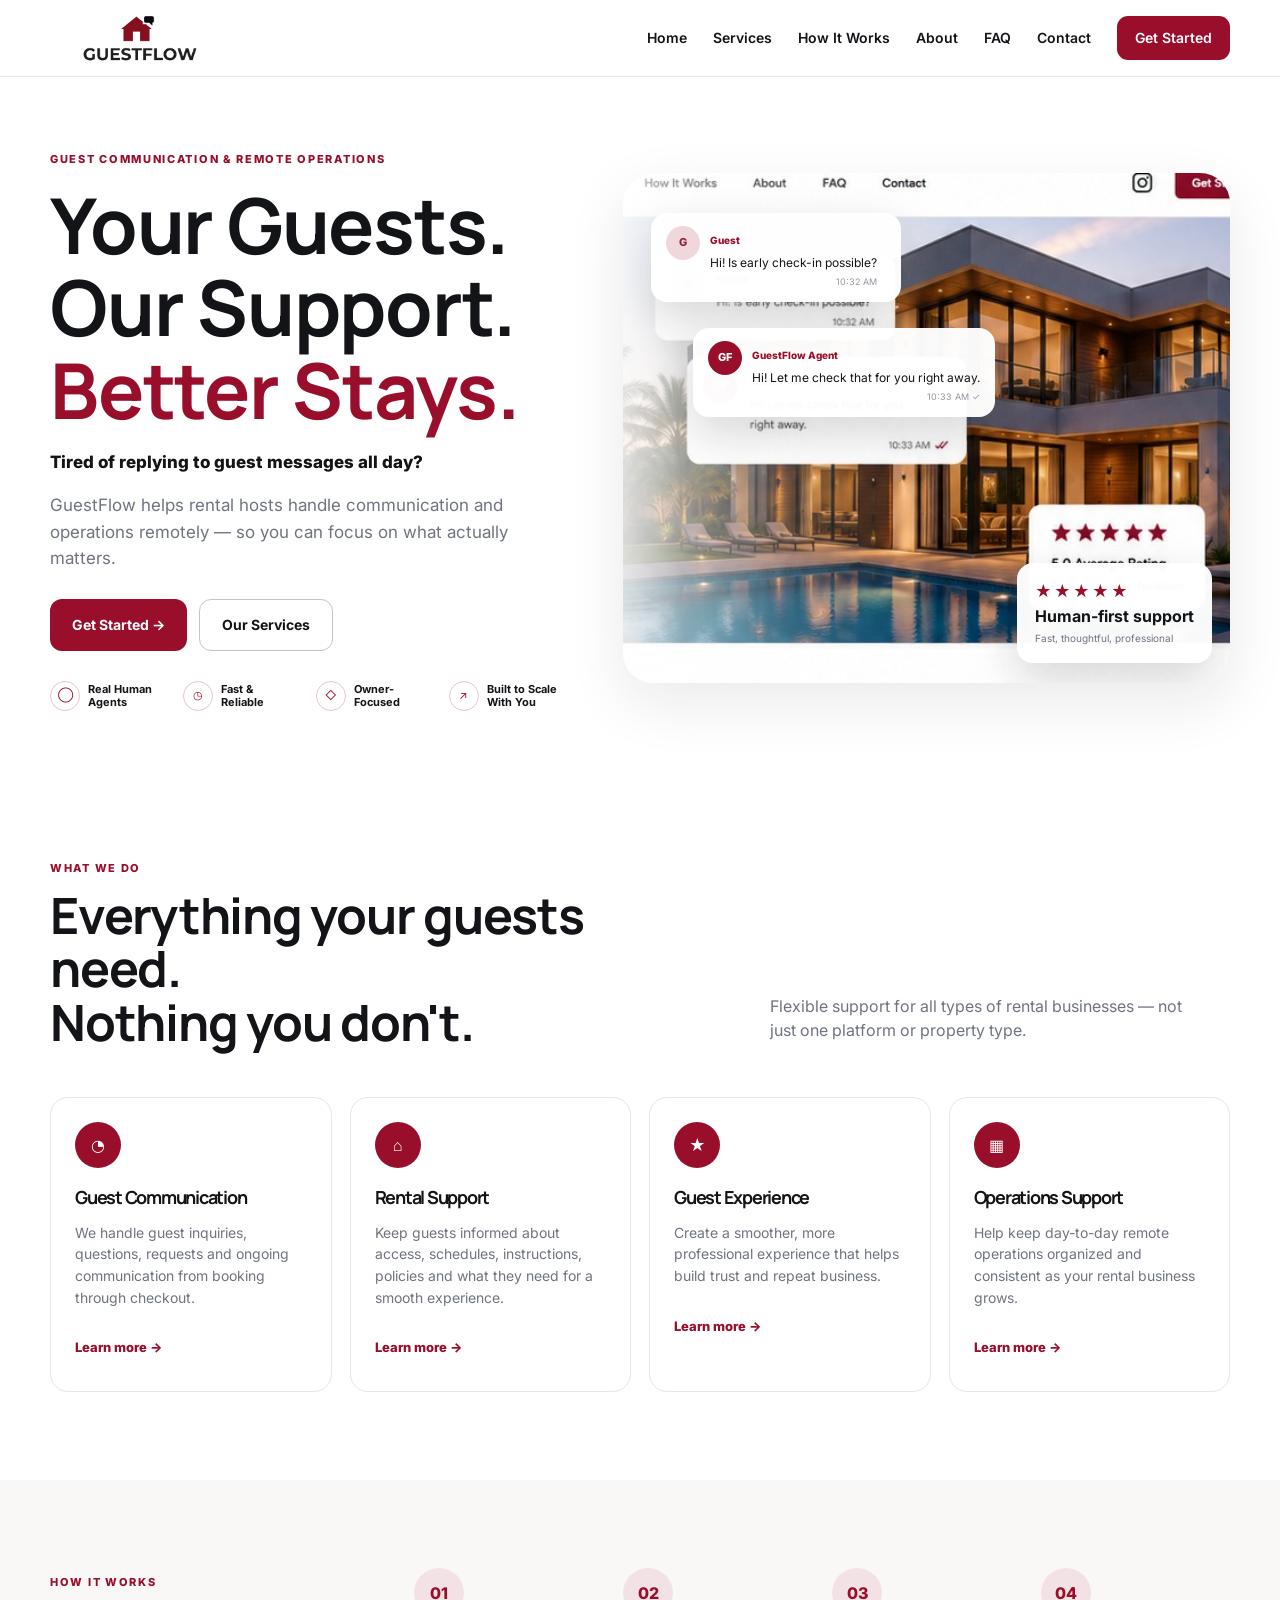
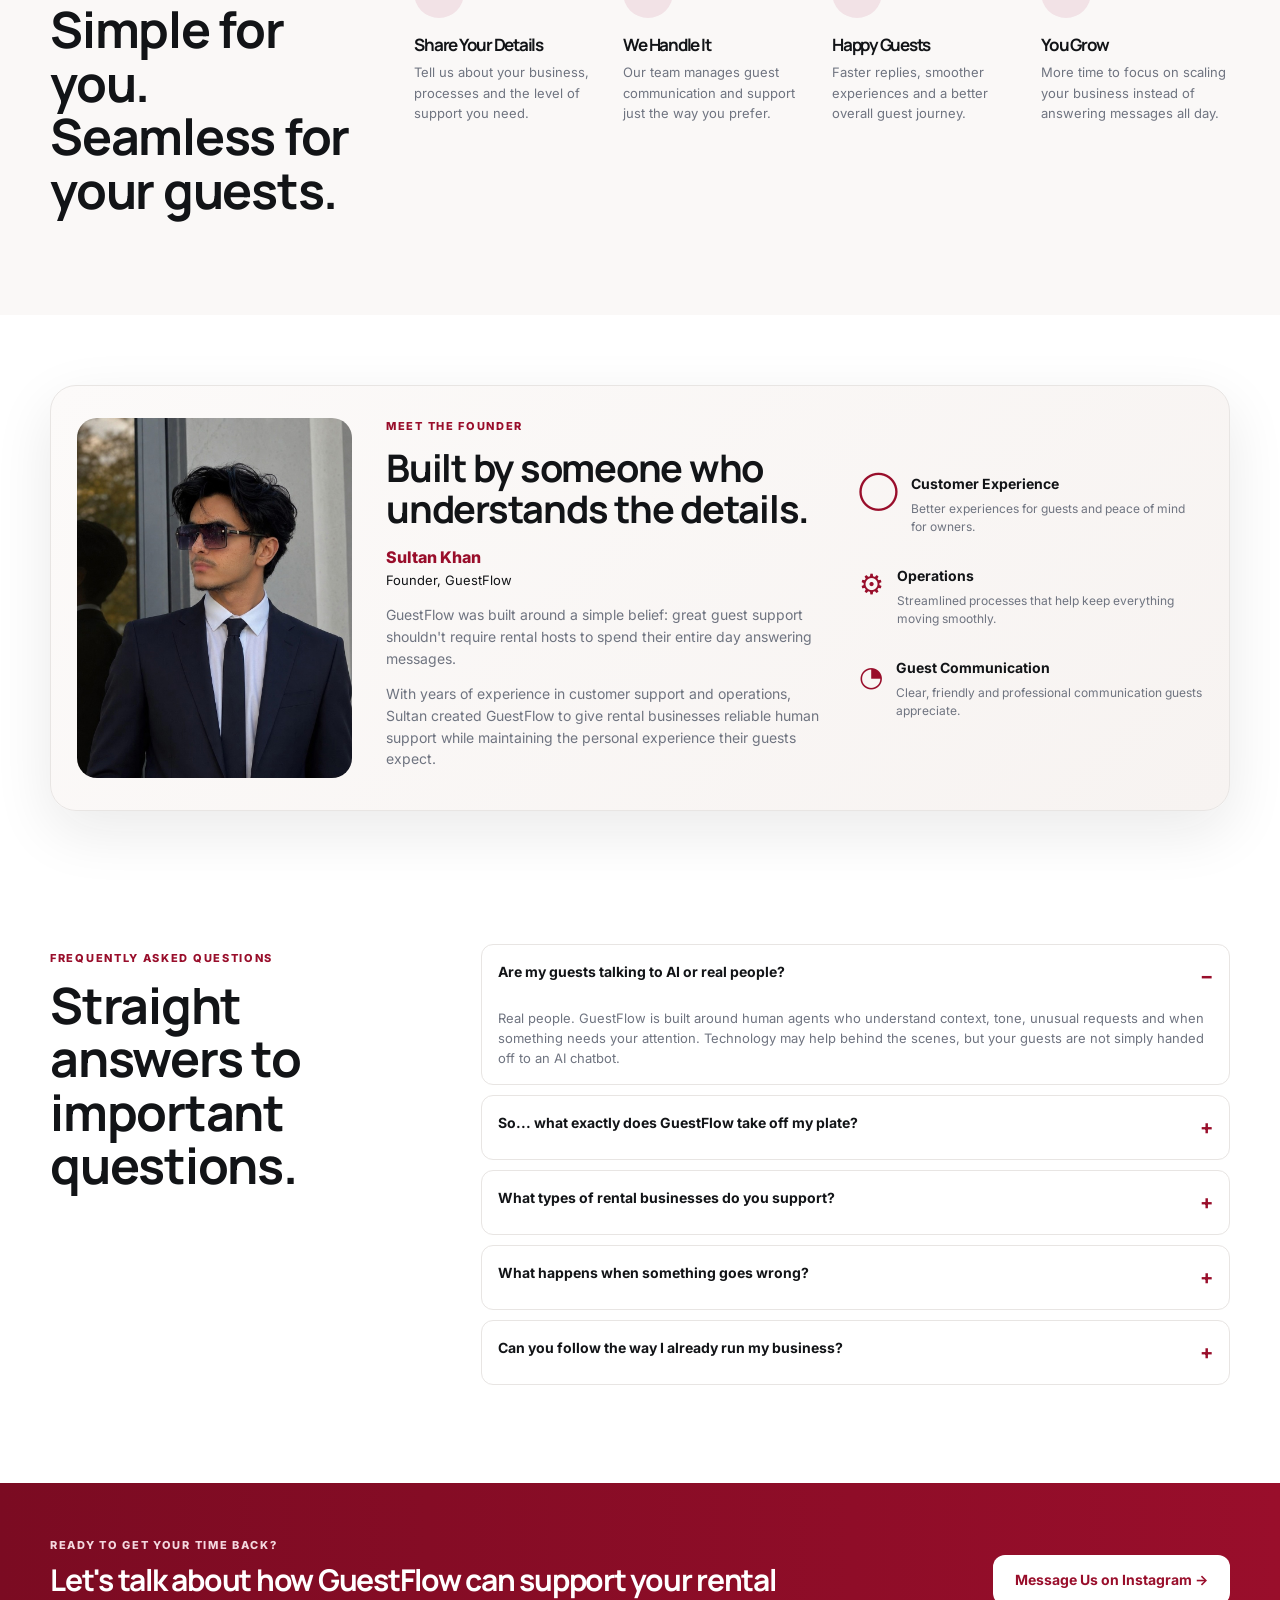
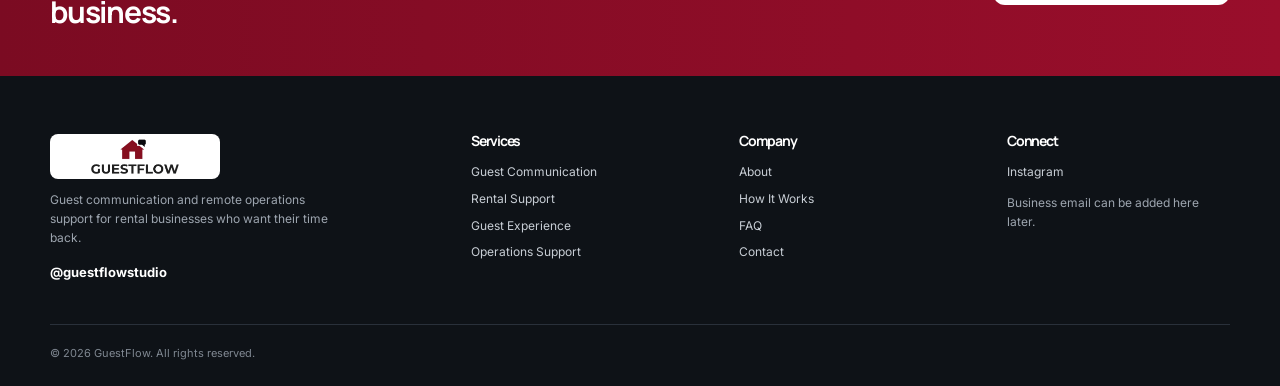
==== commit 9c708016: "Add files via upload" ====
--- a/index.html
+++ b/index.html
@@ -14,12 +14,8 @@
 
 <header class="site-header">
   <div class="container nav">
-    <a class="brand" href="#home">
-      <img src="assets/guestflow-logo.png" alt="GuestFlow">
-    </a>
-
+    <a class="brand" href="#home"><img src="guestflow-logo.png" alt="GuestFlow"></a>
     <button class="menu-toggle" aria-label="Open menu">☰</button>
-
     <nav class="nav-links">
       <a href="#home">Home</a>
       <a href="#services">Services</a>
@@ -27,232 +23,174 @@
       <a href="#about">About</a>
       <a href="#faq">FAQ</a>
       <a href="#contact">Contact</a>
-      <a class="instagram-link" href="https://www.instagram.com/guestflowstudio/" target="_blank" rel="noopener">Instagram</a>
       <a class="nav-cta" href="#contact">Get Started</a>
     </nav>
   </div>
 </header>
 
 <main>
-  <section class="hero" id="home">
-    <div class="hero-glow"></div>
-    <div class="container hero-grid">
-      <div class="hero-copy">
-        <span class="kicker">GUEST COMMUNICATION & REMOTE OPERATIONS</span>
-        <h1>Your Guests.<br>Our Support.<br><span>Better Stays.</span></h1>
-        <p class="hero-lead"><strong>Tired of replying to guest messages all day?</strong></p>
-        <p>GuestFlow helps rental hosts handle communication and operations remotely — so you can focus on what actually matters.</p>
+<section class="hero" id="home">
+  <div class="container hero-grid">
+    <div class="hero-copy">
+      <span class="kicker">GUEST COMMUNICATION & REMOTE OPERATIONS</span>
+      <h1>Your Guests.<br>Our Support.<br><span>Better Stays.</span></h1>
+      <p class="hero-question">Tired of replying to guest messages all day?</p>
+      <p>GuestFlow helps rental hosts handle communication and operations remotely — so you can focus on what actually matters.</p>
 
-        <div class="hero-actions">
-          <a class="btn btn-primary" href="#contact">Get Started <span>→</span></a>
-          <a class="btn btn-secondary" href="#services">Our Services</a>
-        </div>
-
-        <div class="trust-row">
-          <div><span class="trust-icon">◉</span><strong>Real Human Agents</strong></div>
-          <div><span class="trust-icon">◷</span><strong>Fast & Reliable</strong></div>
-          <div><span class="trust-icon">◇</span><strong>Owner-Focused</strong></div>
-          <div><span class="trust-icon">↗</span><strong>Built to Scale</strong></div>
-        </div>
+      <div class="hero-actions">
+        <a class="btn btn-primary" href="#contact">Get Started →</a>
+        <a class="btn btn-secondary" href="#services">Our Services</a>
       </div>
 
-      <div class="hero-visual" aria-label="GuestFlow guest support example">
-        <div class="property-art">
-          <div class="sky"></div>
-          <div class="house">
-            <div class="house-top"></div>
-            <div class="glass g1"></div><div class="glass g2"></div><div class="glass g3"></div>
-            <div class="entry"></div>
-          </div>
-          <div class="pool"></div>
-          <div class="palm palm-1"></div>
-          <div class="palm palm-2"></div>
-        </div>
-
-        <div class="chat-card guest-chat">
-          <div class="chat-avatar guest">G</div>
-          <div><small>Guest</small><p>Hi! Is early check-in possible?</p><span>10:32 AM</span></div>
-        </div>
-        <div class="chat-card agent-chat">
-          <div class="chat-avatar agent">GF</div>
-          <div><small>GuestFlow Agent</small><p>Hi! Let me check that for you right away.</p><span>10:33 AM ✓</span></div>
-        </div>
-        <div class="rating-card">
-          <div class="stars">★★★★★</div>
-          <strong>Human-first support</strong>
-          <small>Fast, thoughtful, professional</small>
-        </div>
+      <div class="trust-row">
+        <div><span>◯</span><b>Real Human<br>Agents</b></div>
+        <div><span>◷</span><b>Fast &<br>Reliable</b></div>
+        <div><span>◇</span><b>Owner-<br>Focused</b></div>
+        <div><span>↗</span><b>Built to Scale<br>With You</b></div>
       </div>
     </div>
-  </section>
 
-  <section class="section" id="services">
-    <div class="container">
-      <div class="section-heading split-heading">
-        <div>
-          <span class="kicker">WHAT WE DO</span>
-          <h2>Everything your guests need.<br>Nothing you don't.</h2>
-        </div>
-        <p>Flexible support for all types of rental businesses — not just one platform or property type.</p>
+    <div class="hero-visual">
+      <img class="hero-image" src="guestflow-hero-villa.jpg" alt="Modern luxury rental property">
+      <div class="hero-fade"></div>
+
+      <div class="chat-card chat-one">
+        <div class="avatar guest">G</div>
+        <div><small>Guest</small><p>Hi! Is early check-in possible?</p><span>10:32 AM</span></div>
       </div>
-
-      <div class="cards four">
-        <article class="service-card">
-          <div class="service-icon">💬</div>
-          <h3>Guest Communication</h3>
-          <p>We handle guest inquiries, questions, requests and ongoing communication from booking through checkout.</p>
-          <a href="#contact">Learn more →</a>
-        </article>
-        <article class="service-card">
-          <div class="service-icon">⌂</div>
-          <h3>Rental Support</h3>
-          <p>Help guests with instructions, rules, access, schedules, policies and everything they need for a smooth experience.</p>
-          <a href="#contact">Learn more →</a>
-        </article>
-        <article class="service-card">
-          <div class="service-icon">★</div>
-          <h3>Guest Experience</h3>
-          <p>Create a smoother, more professional experience that helps build trust, stronger reviews and repeat business.</p>
-          <a href="#contact">Learn more →</a>
-        </article>
-        <article class="service-card">
-          <div class="service-icon">▦</div>
-          <h3>Operations Support</h3>
-          <p>Help keep day-to-day remote operations organized and consistent as your rental business grows.</p>
-          <a href="#contact">Learn more →</a>
-        </article>
+      <div class="chat-card chat-two">
+        <div class="avatar agent">GF</div>
+        <div><small>GuestFlow Agent</small><p>Hi! Let me check that for you right away.</p><span>10:33 AM ✓</span></div>
+      </div>
+      <div class="rating-card">
+        <div class="stars">★★★★★</div>
+        <strong>Human-first support</strong>
+        <small>Fast, thoughtful, professional</small>
       </div>
     </div>
-  </section>
+  </div>
+</section>
 
-  <section class="section process" id="how-it-works">
-    <div class="container process-grid">
-      <div class="process-title">
-        <span class="kicker">HOW IT WORKS</span>
-        <h2>Simple for you.<br>Seamless for your guests.</h2>
+<section class="section" id="services">
+  <div class="container">
+    <div class="heading-row">
+      <div>
+        <span class="kicker">WHAT WE DO</span>
+        <h2>Everything your guests need.<br>Nothing you don't.</h2>
       </div>
+      <p>Flexible support for all types of rental businesses — not just one platform or property type.</p>
+    </div>
 
-      <div class="steps">
-        <div class="step"><div class="step-icon">01</div><h3>Share Your Details</h3><p>Tell us about your business, processes and the level of support you need.</p></div>
-        <div class="step"><div class="step-icon">02</div><h3>We Handle It</h3><p>Our team manages guest communication and remote support the way you prefer.</p></div>
-        <div class="step"><div class="step-icon">03</div><h3>Happy Guests</h3><p>Faster replies, smoother experiences and more peace of mind.</p></div>
-        <div class="step"><div class="step-icon">04</div><h3>You Grow</h3><p>More time to focus on scaling your business instead of answering messages all day.</p></div>
-      </div>
+    <div class="cards four">
+      <article class="service-card"><div class="service-icon">◔</div><h3>Guest Communication</h3><p>We handle guest inquiries, questions, requests and ongoing communication from booking through checkout.</p><a href="#contact">Learn more →</a></article>
+      <article class="service-card"><div class="service-icon">⌂</div><h3>Rental Support</h3><p>Keep guests informed about access, schedules, instructions, policies and what they need for a smooth experience.</p><a href="#contact">Learn more →</a></article>
+      <article class="service-card"><div class="service-icon">★</div><h3>Guest Experience</h3><p>Create a smoother, more professional experience that helps build trust and repeat business.</p><a href="#contact">Learn more →</a></article>
+      <article class="service-card"><div class="service-icon">▦</div><h3>Operations Support</h3><p>Help keep day-to-day remote operations organized and consistent as your rental business grows.</p><a href="#contact">Learn more →</a></article>
     </div>
-  </section>
+  </div>
+</section>
 
-  <section class="section founder-section" id="about">
-    <div class="container founder-card">
-      <div class="founder-photo-wrap">
-        <img src="assets/sultan-khan-founder.jpg" alt="Sultan Khan, Founder of GuestFlow">
-      </div>
+<section class="section how" id="how-it-works">
+  <div class="container how-grid">
+    <div>
+      <span class="kicker">HOW IT WORKS</span>
+      <h2>Simple for you.<br>Seamless for your guests.</h2>
+    </div>
+    <div class="steps">
+      <div class="step"><div class="num">01</div><h3>Share Your Details</h3><p>Tell us about your business, processes and the level of support you need.</p></div>
+      <div class="step"><div class="num">02</div><h3>We Handle It</h3><p>Our team manages guest communication and support just the way you prefer.</p></div>
+      <div class="step"><div class="num">03</div><h3>Happy Guests</h3><p>Faster replies, smoother experiences and a better overall guest journey.</p></div>
+      <div class="step"><div class="num">04</div><h3>You Grow</h3><p>More time to focus on scaling your business instead of answering messages all day.</p></div>
+    </div>
+  </div>
+</section>
 
-      <div class="founder-copy">
-        <span class="kicker">MEET THE FOUNDER</span>
-        <h2>Built by someone who understands the details.</h2>
-        <div class="founder-name">Sultan Khan</div>
-        <div class="founder-role">Founder, GuestFlow</div>
-        <p>GuestFlow was built around a simple belief: great guest support shouldn't require rental hosts to spend their entire day answering messages.</p>
-        <p>With years of experience in customer support and operations, Sultan created GuestFlow to give rental businesses reliable human support while maintaining the personal experience their guests expect.</p>
-      </div>
+<section class="section founder" id="about">
+  <div class="container founder-card">
+    <div class="founder-image-wrap">
+      <img src="sultan-founder.jpg" alt="Sultan Khan, Founder of GuestFlow">
+    </div>
 
-      <div class="founder-pillars">
-        <div><span>◯</span><div><strong>Customer Experience</strong><p>Better experiences for guests and peace of mind for owners.</p></div></div>
-        <div><span>⚙</span><div><strong>Operations</strong><p>Streamlined processes that help keep everything moving smoothly.</p></div></div>
-        <div><span>◔</span><div><strong>Guest Communication</strong><p>Clear, friendly and professional communication that guests appreciate.</p></div></div>
-      </div>
+    <div class="founder-copy">
+      <span class="kicker">MEET THE FOUNDER</span>
+      <h2>Built by someone who understands the details.</h2>
+      <div class="founder-name">Sultan Khan</div>
+      <div class="founder-role">Founder, GuestFlow</div>
+      <p>GuestFlow was built around a simple belief: great guest support shouldn't require rental hosts to spend their entire day answering messages.</p>
+      <p>With years of experience in customer support and operations, Sultan created GuestFlow to give rental businesses reliable human support while maintaining the personal experience their guests expect.</p>
     </div>
-  </section>
 
-  <section class="section faq-section" id="faq">
-    <div class="container faq-grid">
-      <div>
-        <span class="kicker">FREQUENTLY ASKED QUESTIONS</span>
-        <h2>Straight answers to important questions.</h2>
-      </div>
+    <div class="pillars">
+      <div><span>◯</span><div><strong>Customer Experience</strong><p>Better experiences for guests and peace of mind for owners.</p></div></div>
+      <div><span>⚙</span><div><strong>Operations</strong><p>Streamlined processes that help keep everything moving smoothly.</p></div></div>
+      <div><span>◔</span><div><strong>Guest Communication</strong><p>Clear, friendly and professional communication guests appreciate.</p></div></div>
+    </div>
+  </div>
+</section>
 
-      <div class="faq-list">
-        <details open>
-          <summary>Are my guests talking to AI or real people?</summary>
-          <p>Real people. GuestFlow is built around human agents who understand context, tone, unusual requests and when something needs your attention. Technology may help us stay efficient behind the scenes, but your guests are not simply handed off to an AI chatbot.</p>
-        </details>
+<section class="section faq" id="faq">
+  <div class="container faq-grid">
+    <div>
+      <span class="kicker">FREQUENTLY ASKED QUESTIONS</span>
+      <h2>Straight answers to important questions.</h2>
+    </div>
 
-        <details>
-          <summary>So... what exactly does GuestFlow take off my plate?</summary>
-          <p>Day-to-day guest messages, common questions, instructions, issue triage, follow-ups and selected remote operations. We tailor the workflow to how you already run your business.</p>
-        </details>
+    <div class="faq-list">
+      <details open>
+        <summary>Are my guests talking to AI or real people?</summary>
+        <p>Real people. GuestFlow is built around human agents who understand context, tone, unusual requests and when something needs your attention. Technology may help behind the scenes, but your guests are not simply handed off to an AI chatbot.</p>
+      </details>
+      <details>
+        <summary>So... what exactly does GuestFlow take off my plate?</summary>
+        <p>Day-to-day guest messages, common questions, instructions, issue triage, follow-ups and selected remote operations — tailored to how you already run your business.</p>
+      </details>
+      <details>
+        <summary>What types of rental businesses do you support?</summary>
+        <p>GuestFlow is not limited to Airbnb. We can support short-term rentals, vacation rentals, car-rental hosts and other rental businesses where guest or customer communication matters.</p>
+      </details>
+      <details>
+        <summary>What happens when something goes wrong?</summary>
+        <p>We follow the process you approve in advance. Routine issues are handled by the team, while urgent or owner-level situations are escalated appropriately.</p>
+      </details>
+      <details>
+        <summary>Can you follow the way I already run my business?</summary>
+        <p>Yes. GuestFlow is designed to work around your processes, tone, rules and preferences instead of forcing you into a rigid system.</p>
+      </details>
+    </div>
+  </div>
+</section>
 
-        <details>
-          <summary>What types of rental businesses do you support?</summary>
-          <p>GuestFlow is not limited to Airbnb. We can support short-term rentals, vacation rentals, car-rental hosts and other rental businesses where guest or customer communication is a major part of the operation.</p>
-        </details>
-
-        <details>
-          <summary>What happens when something goes wrong?</summary>
-          <p>We follow the process you approve in advance. Routine issues are handled by the team, while urgent or owner-level situations are escalated to you or the right person.</p>
-        </details>
-
-        <details>
-          <summary>Can you follow the way I already run my business?</summary>
-          <p>Yes. GuestFlow is designed to work around your processes, tone, rules and preferences instead of forcing you into a rigid system.</p>
-        </details>
-      </div>
+<section class="contact-strip" id="contact">
+  <div class="container contact-inner">
+    <div>
+      <span class="kicker light">READY TO GET YOUR TIME BACK?</span>
+      <h2>Let's talk about how GuestFlow can support your rental business.</h2>
     </div>
-  </section>
-
-  <section class="contact-strip" id="contact">
-    <div class="container contact-strip-inner">
-      <div>
-        <span class="kicker light-kicker">READY TO GET YOUR TIME BACK?</span>
-        <h2>Let's talk about how GuestFlow can support your rental business.</h2>
-      </div>
-      <a class="btn btn-light" href="https://www.instagram.com/guestflowstudio/" target="_blank" rel="noopener">Message Us on Instagram →</a>
-    </div>
-  </section>
+    <a class="btn btn-light" href="https://www.instagram.com/guestflowstudio/" target="_blank" rel="noopener">Message Us on Instagram →</a>
+  </div>
+</section>
 </main>
 
 <footer>
   <div class="container footer-grid">
     <div class="footer-brand">
-      <img src="assets/guestflow-logo.png" alt="GuestFlow">
+      <img src="guestflow-logo.png" alt="GuestFlow">
       <p>Guest communication and remote operations support for rental businesses who want their time back.</p>
       <a href="https://www.instagram.com/guestflowstudio/" target="_blank" rel="noopener">@guestflowstudio</a>
     </div>
 
-    <div>
-      <h4>Services</h4>
-      <a href="#services">Guest Communication</a>
-      <a href="#services">Rental Support</a>
-      <a href="#services">Guest Experience</a>
-      <a href="#services">Operations Support</a>
-    </div>
-
-    <div>
-      <h4>Company</h4>
-      <a href="#about">About</a>
-      <a href="#how-it-works">How It Works</a>
-      <a href="#faq">FAQ</a>
-      <a href="#contact">Contact</a>
-    </div>
-
-    <div>
-      <h4>Connect</h4>
-      <a href="https://www.instagram.com/guestflowstudio/" target="_blank" rel="noopener">Instagram</a>
-      <p class="muted">Business email can be added here later.</p>
-    </div>
+    <div><h4>Services</h4><a href="#services">Guest Communication</a><a href="#services">Rental Support</a><a href="#services">Guest Experience</a><a href="#services">Operations Support</a></div>
+    <div><h4>Company</h4><a href="#about">About</a><a href="#how-it-works">How It Works</a><a href="#faq">FAQ</a><a href="#contact">Contact</a></div>
+    <div><h4>Connect</h4><a href="https://www.instagram.com/guestflowstudio/" target="_blank" rel="noopener">Instagram</a><p class="muted">Business email can be added here later.</p></div>
   </div>
-
   <div class="container copyright">© 2026 GuestFlow. All rights reserved.</div>
 </footer>
 
 <script>
-const menuToggle = document.querySelector('.menu-toggle');
-const navLinks = document.querySelector('.nav-links');
-
-menuToggle.addEventListener('click', () => navLinks.classList.toggle('open'));
-document.querySelectorAll('.nav-links a').forEach(link => {
-  link.addEventListener('click', () => navLinks.classList.remove('open'));
-});
+const btn=document.querySelector('.menu-toggle');
+const nav=document.querySelector('.nav-links');
+btn.addEventListener('click',()=>nav.classList.toggle('open'));
+document.querySelectorAll('.nav-links a').forEach(a=>a.addEventListener('click',()=>nav.classList.remove('open')));
 </script>
 </body>
 </html>
--- a/styles.css
+++ b/styles.css
@@ -1,101 +1,18 @@
 :root{
-  --burgundy:#980f2b;
-  --burgundy-dark:#7a0c23;
-  --ink:#121417;
-  --muted:#6f7480;
-  --line:#e8e5e3;
-  --soft:#faf8f7;
-  --white:#ffffff;
-  --shadow:0 18px 55px rgba(18,20,23,.08);
-  --radius:22px;
-}
-*{box-sizing:border-box}
-html{scroll-behavior:smooth}
-body{margin:0;font-family:Inter,Arial,sans-serif;color:var(--ink);background:#fff;line-height:1.55}
-a{text-decoration:none;color:inherit}
-img{max-width:100%;display:block}
-.container{width:min(1180px,calc(100% - 40px));margin:0 auto}
-.site-header{position:sticky;top:0;z-index:50;background:rgba(255,255,255,.93);backdrop-filter:blur(15px);border-bottom:1px solid rgba(232,229,227,.9)}
-.nav{height:76px;display:flex;align-items:center;justify-content:space-between}
-.brand img{width:180px;height:46px;object-fit:contain}
-.nav-links{display:flex;align-items:center;gap:27px;font-size:14px;font-weight:600}
-.nav-links a:hover{color:var(--burgundy)}
-.instagram-link{font-weight:700}
-.nav-cta{padding:11px 18px;border-radius:11px;background:var(--burgundy);color:#fff!important}
-.menu-toggle{display:none;border:0;background:transparent;font-size:25px}
-.hero{position:relative;overflow:hidden;padding:70px 0 55px}
-.hero-glow{position:absolute;width:520px;height:520px;border-radius:50%;background:rgba(152,15,43,.06);filter:blur(90px);left:-260px;top:-220px}
-.hero-grid{display:grid;grid-template-columns:.92fr 1.08fr;gap:58px;align-items:center}
-.kicker{font-size:11px;letter-spacing:1.8px;font-weight:800;color:var(--burgundy)}
-h1,h2,h3,h4{font-family:Manrope,Inter,sans-serif;letter-spacing:-1.2px;line-height:1.08}
-h1{font-size:clamp(52px,6.2vw,78px);margin:14px 0 18px}
-h1 span{color:var(--burgundy)}
-.hero-copy>p{font-size:17px;color:var(--muted);max-width:600px}
-.hero-lead{margin-bottom:4px!important;color:var(--ink)!important}
-.hero-actions{display:flex;gap:12px;margin:28px 0 32px}
-.btn{display:inline-flex;align-items:center;justify-content:center;padding:14px 22px;border-radius:12px;font-size:14px;font-weight:700;transition:.2s}
-.btn:hover{transform:translateY(-2px)}
-.btn-primary{background:var(--burgundy);color:#fff}
-.btn-primary:hover{background:var(--burgundy-dark)}
-.btn-secondary{border:1px solid #c9c3c0;background:#fff}
-.btn-light{background:#fff;color:var(--burgundy)}
-.trust-row{display:grid;grid-template-columns:repeat(4,1fr);gap:16px;margin-top:28px}
-.trust-row div{display:flex;align-items:center;gap:8px;font-size:12px}
-.trust-icon{width:30px;height:30px;border-radius:50%;display:grid;place-items:center;border:1px solid #e1cbd1;color:var(--burgundy)}
-.hero-visual{position:relative;min-height:510px}
-.property-art{position:absolute;inset:0;border-radius:28px;overflow:hidden;background:linear-gradient(160deg,#f4eee8 0%,#e9eef1 55%,#d9e7e9 100%);box-shadow:var(--shadow)}
-.sky{position:absolute;inset:0;background:linear-gradient(180deg,#eef4f6 0%,rgba(238,244,246,.35) 45%,transparent 46%)}
-.house{position:absolute;width:76%;height:63%;right:6%;bottom:12%;background:#ece9e4;box-shadow:0 20px 50px rgba(0,0,0,.15)}
-.house-top{position:absolute;width:64%;height:34%;right:0;top:-23%;background:#34363a}
-.glass{position:absolute;background:linear-gradient(135deg,#7d8c8f,#232a2f);border:5px solid #151719}
-.g1{left:8%;top:16%;width:25%;height:32%}.g2{left:38%;top:16%;width:25%;height:32%}.g3{right:6%;top:16%;width:25%;height:32%}
-.entry{position:absolute;left:42%;bottom:0;width:22%;height:38%;background:#563a2e}
-.pool{position:absolute;bottom:0;left:0;width:100%;height:27%;background:linear-gradient(180deg,#7bb4c6,#4f93a7)}
-.palm{position:absolute;width:16px;height:180px;background:#5d4639;bottom:19%;border-radius:8px}
-.palm:before{content:"";position:absolute;width:120px;height:70px;left:-52px;top:-30px;background:radial-gradient(ellipse at center,#355d43 0 40%,transparent 42%);border-radius:50%}
-.palm-1{left:9%;transform:rotate(-5deg)}.palm-2{right:5%;height:150px;transform:rotate(4deg)}
-.chat-card,.rating-card{position:absolute;background:rgba(255,255,255,.97);border:1px solid rgba(255,255,255,.9);box-shadow:0 18px 45px rgba(18,20,23,.15);border-radius:16px;z-index:3}
-.chat-card{display:flex;gap:10px;padding:13px 15px;min-width:255px}
-.guest-chat{top:38px;left:50px}.agent-chat{top:155px;left:80px}
-.chat-avatar{width:34px;height:34px;border-radius:50%;display:grid;place-items:center;font-size:11px;font-weight:800;flex:0 0 auto}
-.chat-avatar.guest{background:#f1d8d8;color:#7d2633}.chat-avatar.agent{background:var(--burgundy);color:#fff}
-.chat-card small{font-size:10px;font-weight:800;color:var(--burgundy)}.chat-card p{margin:3px 0;font-size:12px;color:var(--ink)}.chat-card span{font-size:9px;color:#959aa2;display:block;text-align:right}
-.rating-card{right:20px;bottom:25px;padding:17px 20px}.stars{color:var(--burgundy);letter-spacing:2px;margin-bottom:4px}.rating-card strong,.rating-card small{display:block}.rating-card small{font-size:10px;color:var(--muted);margin-top:3px}
-.section{padding:90px 0}
-.split-heading{display:grid;grid-template-columns:1fr .75fr;gap:80px;align-items:end;margin-bottom:42px}
-.section-heading h2,.process-title h2,.faq-grid h2,.founder-copy h2{font-size:clamp(34px,4vw,52px);margin:10px 0}
-.split-heading>p{color:var(--muted);max-width:440px}
-.cards{display:grid;gap:18px}.cards.four{grid-template-columns:repeat(4,1fr)}
-.service-card{border:1px solid var(--line);border-radius:18px;padding:24px;min-height:300px;background:#fff;transition:.2s}
-.service-card:hover{transform:translateY(-4px);box-shadow:var(--shadow)}
-.service-icon{width:46px;height:46px;border-radius:50%;display:grid;place-items:center;background:var(--burgundy);color:#fff;margin-bottom:22px}
-.service-card h3{font-size:19px;margin:0 0 10px}.service-card p{font-size:14px;color:var(--muted)}.service-card a{font-size:13px;color:var(--burgundy);font-weight:800;display:inline-block;margin-top:16px}
-.process{background:var(--soft)}
-.process-grid{display:grid;grid-template-columns:.55fr 1.45fr;gap:55px;align-items:start}
-.process-title h2{max-width:330px}
-.steps{display:grid;grid-template-columns:repeat(4,1fr);gap:20px}
-.step-icon{width:50px;height:50px;border-radius:50%;background:#f3e4e7;color:var(--burgundy);display:grid;place-items:center;font-weight:800;margin-bottom:18px}
-.step h3{font-size:17px;margin:0 0 8px}.step p{font-size:13px;color:var(--muted);margin:0}
-.founder-section{padding-top:70px}
-.founder-card{display:grid;grid-template-columns:.72fr 1.15fr .9fr;gap:36px;align-items:center;background:linear-gradient(135deg,#fcfaf9,#f7f3f1);border:1px solid var(--line);border-radius:26px;padding:26px;box-shadow:var(--shadow)}
-.founder-photo-wrap{border-radius:20px;overflow:hidden;min-height:360px}
-.founder-photo-wrap img{width:100%;height:100%;min-height:360px;object-fit:cover}
-.founder-copy h2{font-size:38px}.founder-copy p{font-size:14px;color:var(--muted)}.founder-name{color:var(--burgundy);font-weight:800;margin-top:18px}.founder-role{font-size:13px;margin-bottom:15px}
-.founder-pillars{display:grid;gap:22px}.founder-pillars>div{display:flex;gap:13px;align-items:flex-start}.founder-pillars>div>span{font-size:28px;color:var(--burgundy)}.founder-pillars strong{font-size:14px}.founder-pillars p{font-size:12px;color:var(--muted);margin:4px 0}
-.faq-section{padding-top:45px}
-.faq-grid{display:grid;grid-template-columns:.65fr 1.35fr;gap:70px}
-.faq-list details{border:1px solid var(--line);border-radius:12px;padding:0 16px;background:#fff;margin-bottom:10px}
-.faq-list summary{cursor:pointer;list-style:none;font-weight:700;font-size:14px;padding:16px 0;display:flex;justify-content:space-between;gap:15px}
-.faq-list summary:after{content:"+";color:var(--burgundy);font-size:20px;line-height:1}.faq-list details[open] summary:after{content:"−"}
-.faq-list p{font-size:13px;color:var(--muted);margin:0 0 16px}
-.contact-strip{background:linear-gradient(90deg,var(--burgundy-dark),var(--burgundy));padding:48px 0;color:#fff}
-.contact-strip-inner{display:flex;justify-content:space-between;align-items:center;gap:30px}
-.contact-strip h2{font-size:30px;max-width:760px;margin:8px 0 0}.light-kicker{color:#f5d9df}
-footer{background:#0e1217;color:#fff;padding:58px 0 24px}
-.footer-grid{display:grid;grid-template-columns:1.35fr .8fr .8fr .8fr;gap:45px}
-.footer-brand img{width:170px;height:45px;object-fit:contain;background:#fff;border-radius:8px;padding:4px}
-.footer-brand p,.footer-grid .muted{color:#9da5af;font-size:12px;max-width:300px}.footer-brand>a{color:#fff;font-size:13px;font-weight:700}
-.footer-grid h4{font-size:14px;margin:0 0 15px}.footer-grid>div:not(.footer-brand)>a{display:block;color:#c8ced5;font-size:12px;margin:8px 0}.footer-grid>div:not(.footer-brand)>a:hover{color:#fff}
-.copyright{border-top:1px solid #2a3038;margin-top:40px;padding-top:20px;color:#7e8791;font-size:11px}
-@media(max-width:980px){.hero-grid,.process-grid,.faq-grid{grid-template-columns:1fr}.cards.four{grid-template-columns:1fr 1fr}.founder-card{grid-template-columns:.8fr 1.2fr}.founder-pillars{grid-column:1/-1;grid-template-columns:repeat(3,1fr)}.split-heading{grid-template-columns:1fr;gap:12px}.steps{grid-template-columns:1fr 1fr}}
-@media(max-width:720px){.container{width:min(100% - 28px,1180px)}.nav-links{display:none;position:absolute;top:70px;left:14px;right:14px;background:#fff;border:1px solid var(--line);border-radius:14px;padding:12px;box-shadow:var(--shadow);flex-direction:column;align-items:stretch;gap:3px}.nav-links.open{display:flex}.nav-links a{padding:10px}.menu-toggle{display:block}.brand img{width:150px}.hero{padding-top:50px}.hero-grid{gap:40px}.hero-visual{min-height:400px}.guest-chat{left:18px;top:20px}.agent-chat{left:34px;top:125px}.rating-card{right:12px;bottom:15px}.trust-row{grid-template-columns:1fr 1fr}.hero-actions{flex-direction:column}.cards.four,.steps,.founder-card,.founder-pillars,.footer-grid{grid-template-columns:1fr}.section{padding:70px 0}.founder-photo-wrap,.founder-photo-wrap img{min-height:420px}.contact-strip-inner{align-items:flex-start;flex-direction:column}.contact-strip h2{font-size:26px}}
+--burgundy:#990e2b;--burgundy-dark:#7b0b22;--ink:#121417;--muted:#6f7480;--line:#e8e5e3;--soft:#faf8f7;--shadow:0 20px 60px rgba(18,20,23,.09)}
+*{box-sizing:border-box}html{scroll-behavior:smooth}body{margin:0;font-family:Inter,Arial,sans-serif;color:var(--ink);background:#fff;line-height:1.55}a{text-decoration:none;color:inherit}img{display:block;max-width:100%}.container{width:min(1180px,calc(100% - 40px));margin:auto}
+.site-header{position:sticky;top:0;z-index:50;background:rgba(255,255,255,.94);backdrop-filter:blur(14px);border-bottom:1px solid var(--line)}.nav{height:76px;display:flex;align-items:center;justify-content:space-between}.brand img{width:180px;max-height:48px;object-fit:contain}.nav-links{display:flex;align-items:center;gap:26px;font-size:14px;font-weight:600}.nav-links a:hover{color:var(--burgundy)}.nav-cta{padding:11px 18px;border-radius:11px;background:var(--burgundy);color:#fff!important}.menu-toggle{display:none;border:0;background:none;font-size:26px}
+.hero{padding:68px 0 55px}.hero-grid{display:grid;grid-template-columns:.92fr 1.08fr;gap:55px;align-items:center}.kicker{font-size:11px;letter-spacing:1.7px;font-weight:800;color:var(--burgundy)}h1,h2,h3,h4{font-family:Manrope,Inter,sans-serif;line-height:1.07;letter-spacing:-1.25px}h1{font-size:clamp(52px,6.1vw,77px);margin:14px 0 18px}h1 span{color:var(--burgundy)}.hero-question{font-weight:800!important;color:var(--ink)!important;margin-bottom:6px!important}.hero-copy>p{font-size:17px;color:var(--muted);max-width:580px}
+.hero-actions{display:flex;gap:12px;margin:28px 0 30px}.btn{display:inline-flex;align-items:center;justify-content:center;padding:14px 22px;border-radius:12px;font-size:14px;font-weight:700;transition:.2s}.btn:hover{transform:translateY(-2px)}.btn-primary{background:var(--burgundy);color:#fff}.btn-secondary{border:1px solid #c9c3c0;background:#fff}.btn-light{background:#fff;color:var(--burgundy)}
+.trust-row{display:grid;grid-template-columns:repeat(4,1fr);gap:14px}.trust-row div{display:flex;align-items:center;gap:8px;font-size:11px}.trust-row span{width:30px;height:30px;border-radius:50%;border:1px solid #e2c6ce;color:var(--burgundy);display:grid;place-items:center}.trust-row b{line-height:1.2}
+.hero-visual{position:relative;min-height:510px;border-radius:30px;overflow:hidden;box-shadow:var(--shadow);background:#eee}.hero-image{width:100%;height:100%;min-height:510px;object-fit:cover}.hero-fade{position:absolute;inset:0;background:linear-gradient(90deg,rgba(255,255,255,.72) 0%,rgba(255,255,255,.2) 28%,transparent 52%)}
+.chat-card,.rating-card{position:absolute;z-index:3;background:rgba(255,255,255,.97);border-radius:16px;box-shadow:0 18px 45px rgba(18,20,23,.16)}.chat-card{display:flex;gap:10px;padding:13px 15px;min-width:250px}.chat-one{left:28px;top:40px}.chat-two{left:70px;top:155px}.avatar{width:34px;height:34px;border-radius:50%;display:grid;place-items:center;font-weight:800;font-size:11px;flex:0 0 auto}.guest{background:#efd7dc;color:#8c263d}.agent{background:var(--burgundy);color:#fff}.chat-card small{font-size:10px;font-weight:800;color:var(--burgundy)}.chat-card p{font-size:12px;margin:3px 0}.chat-card span{display:block;text-align:right;font-size:9px;color:#9298a0}.rating-card{right:18px;bottom:20px;padding:16px 18px}.rating-card .stars{color:var(--burgundy);letter-spacing:2px}.rating-card strong,.rating-card small{display:block}.rating-card small{font-size:10px;color:var(--muted);margin-top:3px}
+.section{padding:88px 0}.heading-row{display:grid;grid-template-columns:1fr .72fr;gap:80px;align-items:end;margin-bottom:38px}.heading-row h2,.how h2,.founder h2,.faq h2{font-size:clamp(35px,4vw,50px);margin:10px 0}.heading-row>p{color:var(--muted);max-width:430px}.cards{display:grid;gap:18px}.cards.four{grid-template-columns:repeat(4,1fr)}
+.service-card{border:1px solid var(--line);border-radius:18px;padding:24px;min-height:295px;background:#fff;transition:.2s}.service-card:hover{transform:translateY(-4px);box-shadow:var(--shadow)}.service-icon{width:46px;height:46px;border-radius:50%;background:var(--burgundy);color:#fff;display:grid;place-items:center;margin-bottom:20px}.service-card h3{font-size:18px;margin:0 0 10px}.service-card p{font-size:14px;color:var(--muted)}.service-card a{display:inline-block;margin-top:15px;color:var(--burgundy);font-size:13px;font-weight:800}
+.how{background:var(--soft)}.how-grid{display:grid;grid-template-columns:.55fr 1.45fr;gap:55px}.how-grid>div:first-child h2{max-width:330px}.steps{display:grid;grid-template-columns:repeat(4,1fr);gap:20px}.num{width:50px;height:50px;border-radius:50%;background:#f2e2e6;color:var(--burgundy);display:grid;place-items:center;font-weight:800;margin-bottom:18px}.step h3{font-size:17px;margin:0 0 8px}.step p{font-size:13px;color:var(--muted);margin:0}
+.founder{padding-top:70px}.founder-card{display:grid;grid-template-columns:.72fr 1.15fr .9fr;gap:34px;align-items:center;background:linear-gradient(135deg,#fcfaf9,#f7f3f1);border:1px solid var(--line);border-radius:26px;padding:26px;box-shadow:var(--shadow)}.founder-image-wrap{border-radius:20px;overflow:hidden;min-height:360px}.founder-image-wrap img{width:100%;height:100%;min-height:360px;object-fit:cover}.founder-copy h2{font-size:38px}.founder-copy p{font-size:14px;color:var(--muted)}.founder-name{color:var(--burgundy);font-weight:800;margin-top:17px}.founder-role{font-size:13px;margin-bottom:14px}.pillars{display:grid;gap:22px}.pillars>div{display:flex;gap:13px}.pillars>div>span{font-size:28px;color:var(--burgundy)}.pillars strong{font-size:14px}.pillars p{font-size:12px;color:var(--muted);margin:4px 0}
+.faq{padding-top:45px}.faq-grid{display:grid;grid-template-columns:.65fr 1.35fr;gap:70px}.faq-list details{border:1px solid var(--line);border-radius:12px;padding:0 16px;margin-bottom:10px;background:#fff}.faq-list summary{cursor:pointer;list-style:none;font-weight:700;font-size:14px;padding:16px 0;display:flex;justify-content:space-between}.faq-list summary:after{content:'+';color:var(--burgundy);font-size:20px}.faq-list details[open] summary:after{content:'−'}.faq-list p{font-size:13px;color:var(--muted);margin:0 0 16px}
+.contact-strip{background:linear-gradient(90deg,var(--burgundy-dark),var(--burgundy));color:#fff;padding:48px 0}.contact-inner{display:flex;align-items:center;justify-content:space-between;gap:30px}.contact-inner h2{font-size:30px;max-width:760px;margin:8px 0 0}.light{color:#f4d7de}
+footer{background:#0e1217;color:#fff;padding:58px 0 24px}.footer-grid{display:grid;grid-template-columns:1.35fr .8fr .8fr .8fr;gap:45px}.footer-brand img{width:170px;max-height:45px;object-fit:contain;background:#fff;border-radius:8px;padding:4px}.footer-brand p,.muted{font-size:12px;color:#9da5af;max-width:300px}.footer-brand>a{font-weight:700;font-size:13px}.footer-grid h4{font-size:14px;margin:0 0 14px}.footer-grid>div:not(.footer-brand)>a{display:block;color:#c8ced5;font-size:12px;margin:8px 0}.copyright{border-top:1px solid #29303a;margin-top:40px;padding-top:20px;color:#7f8791;font-size:11px}
+@media(max-width:980px){.hero-grid,.how-grid,.faq-grid{grid-template-columns:1fr}.cards.four{grid-template-columns:1fr 1fr}.steps{grid-template-columns:1fr 1fr}.founder-card{grid-template-columns:.8fr 1.2fr}.pillars{grid-column:1/-1;grid-template-columns:repeat(3,1fr)}.heading-row{grid-template-columns:1fr;gap:12px}}
+@media(max-width:720px){.container{width:min(100% - 28px,1180px)}.nav-links{display:none;position:absolute;top:70px;left:14px;right:14px;background:#fff;border:1px solid var(--line);border-radius:14px;padding:12px;box-shadow:var(--shadow);flex-direction:column;align-items:stretch}.nav-links.open{display:flex}.nav-links a{padding:10px}.menu-toggle{display:block}.brand img{width:150px}.hero{padding-top:48px}.hero-visual{min-height:400px}.hero-image{min-height:400px}.chat-one{left:14px;top:20px}.chat-two{left:30px;top:123px}.rating-card{right:10px;bottom:12px}.hero-actions{flex-direction:column}.trust-row{grid-template-columns:1fr 1fr}.cards.four,.steps,.founder-card,.pillars,.footer-grid{grid-template-columns:1fr}.section{padding:70px 0}.founder-image-wrap,.founder-image-wrap img{min-height:420px}.contact-inner{align-items:flex-start;flex-direction:column}.contact-inner h2{font-size:26px}}
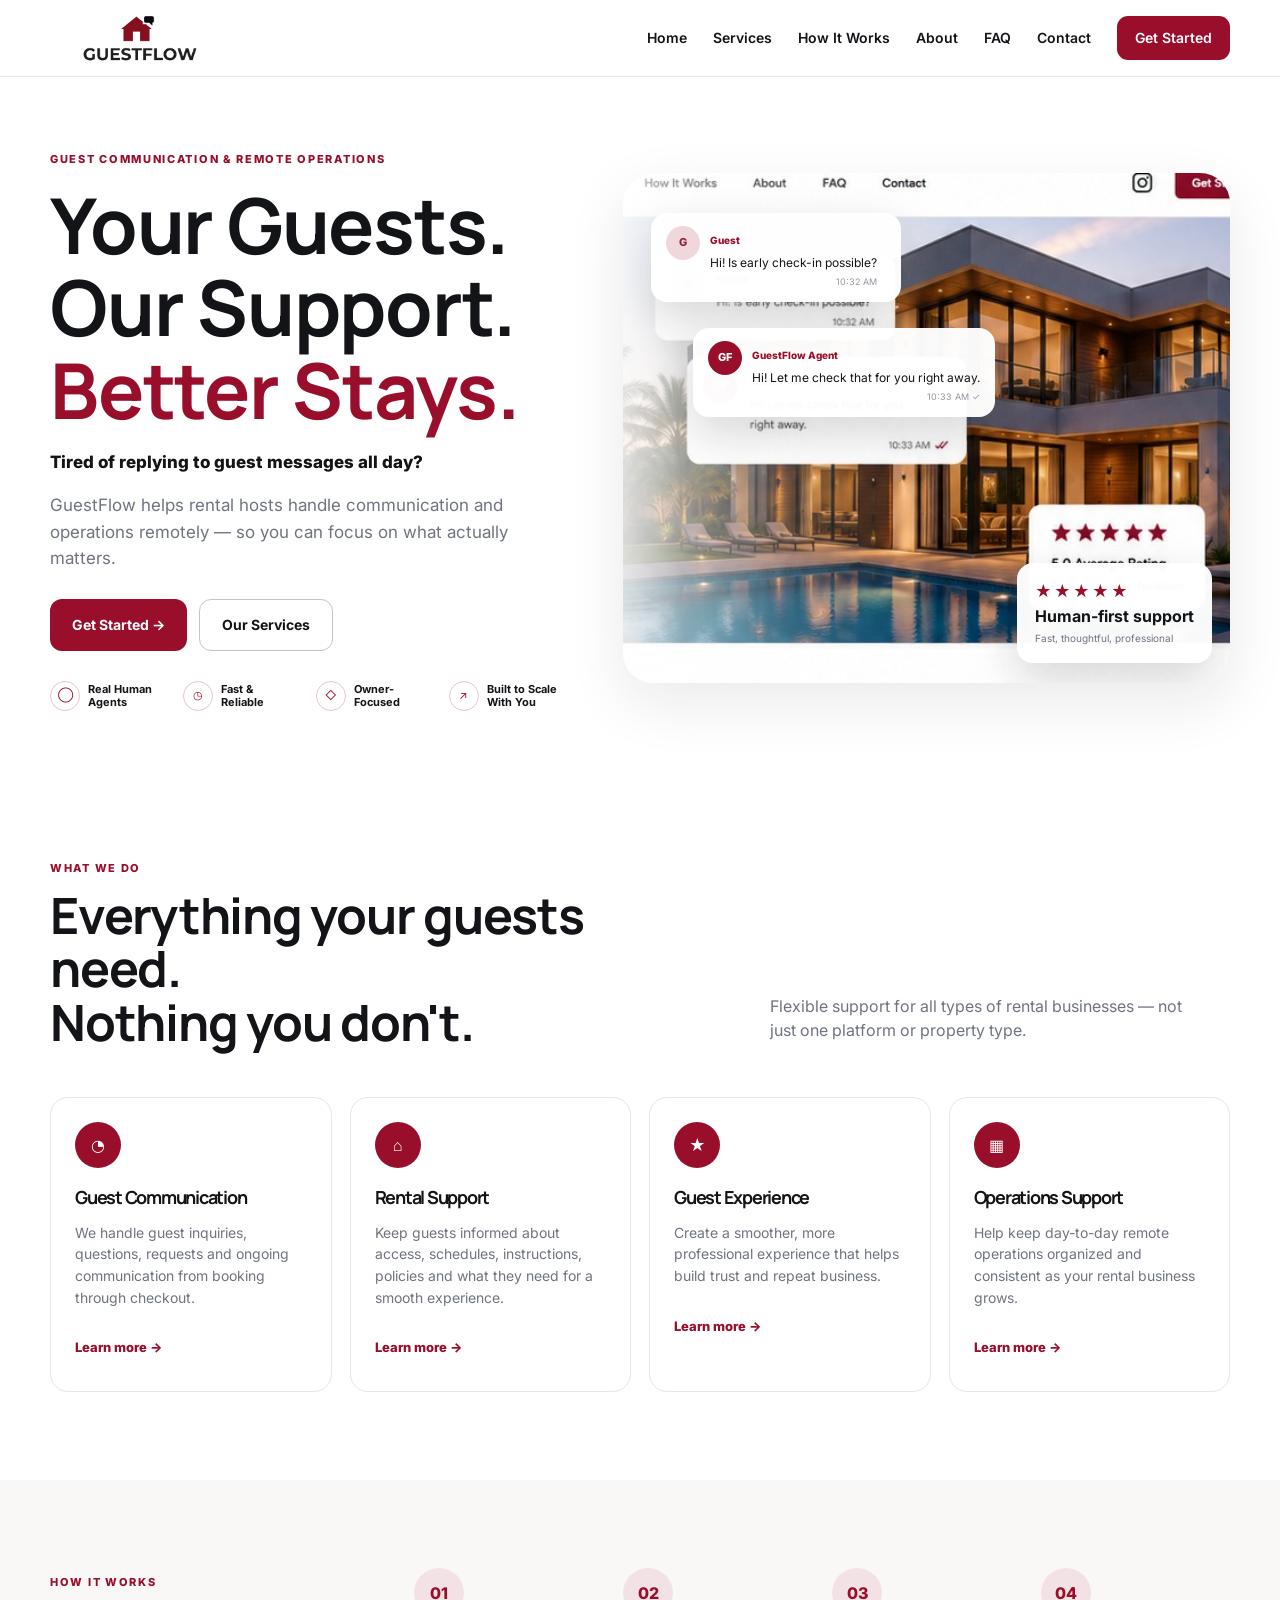
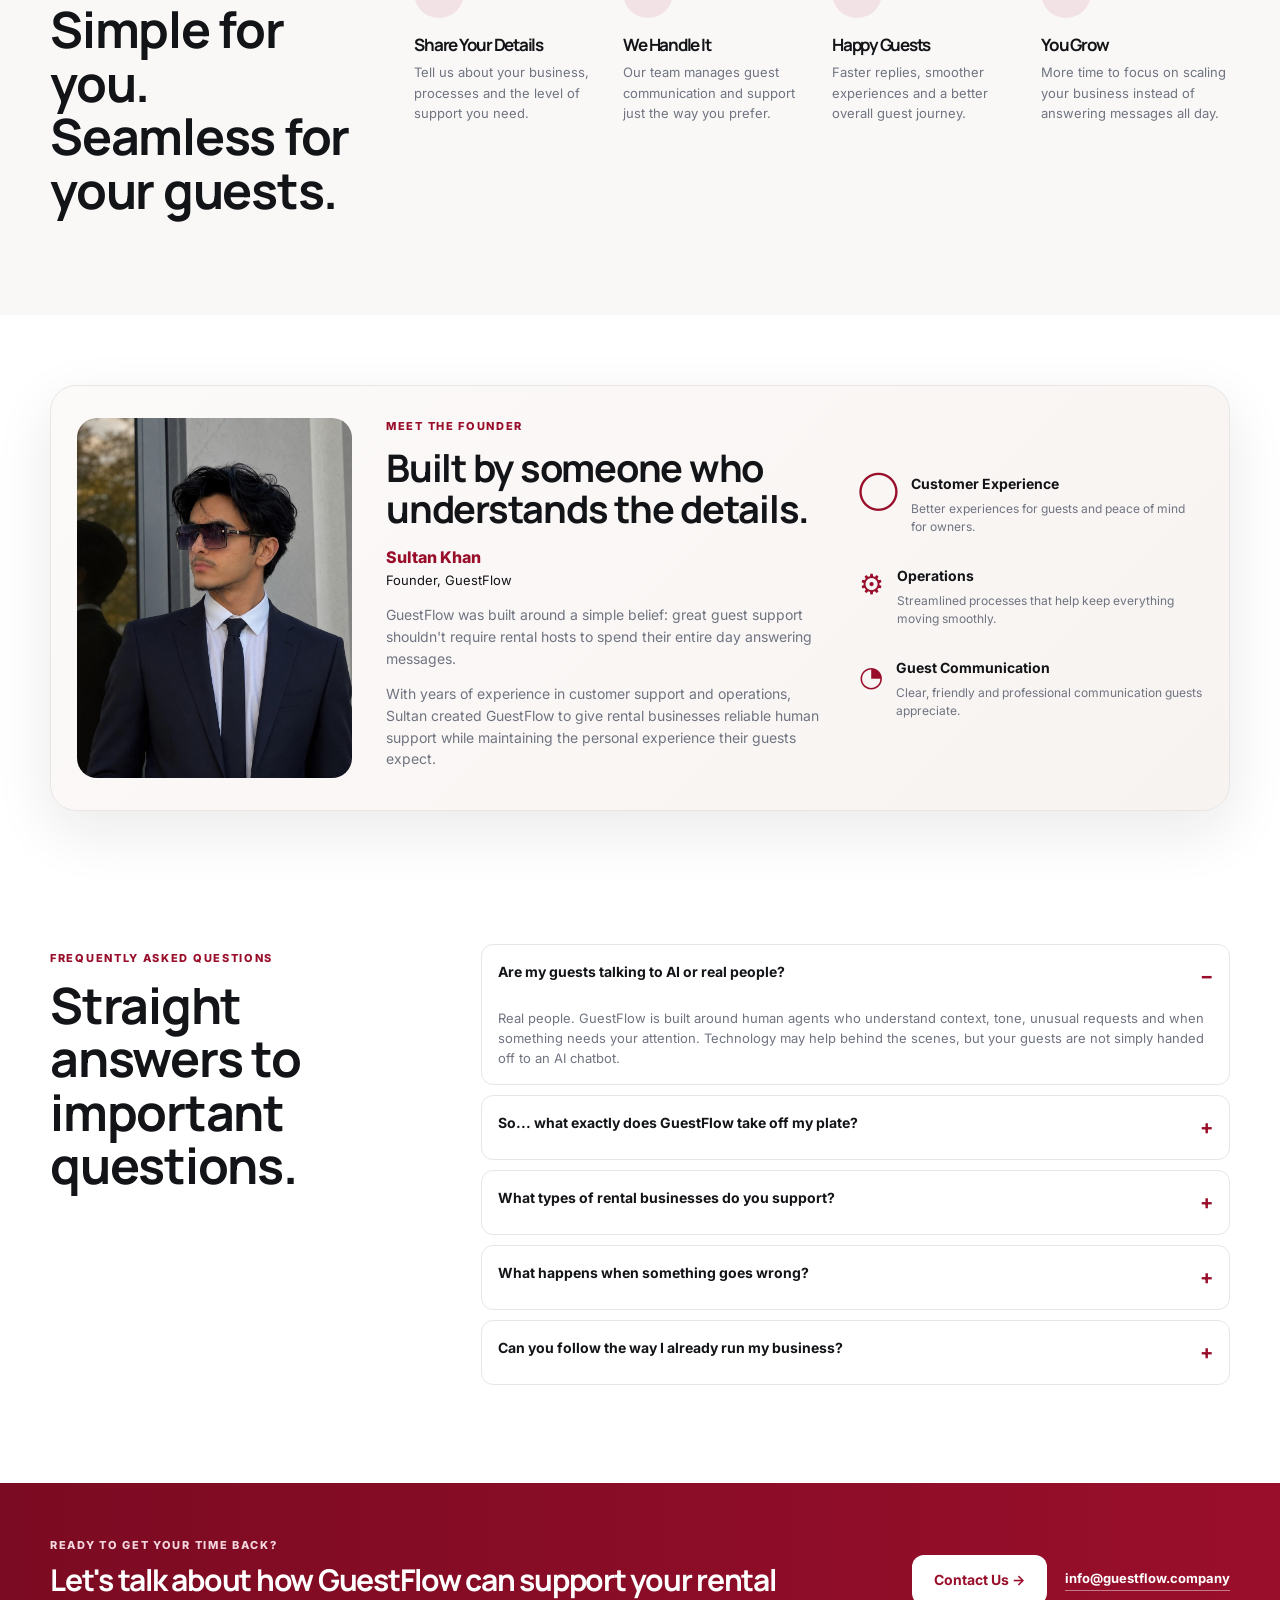
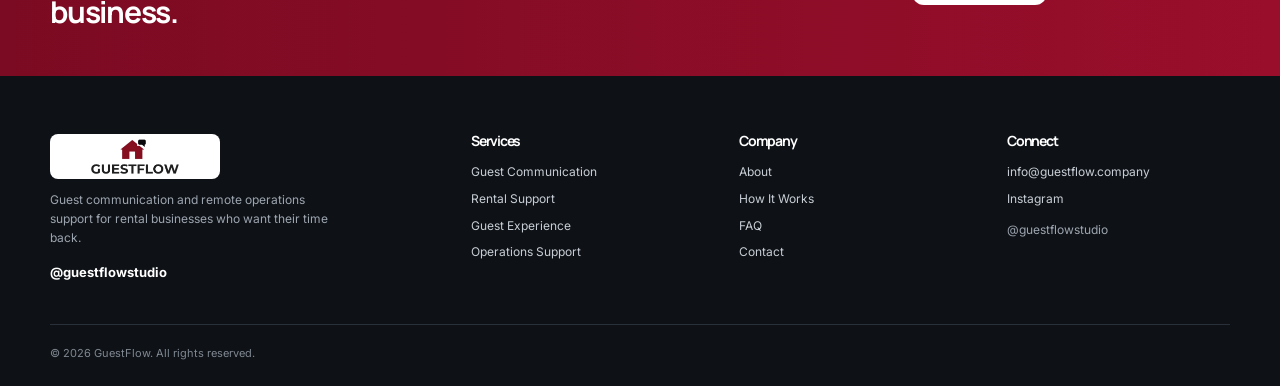
==== commit 50fee052: "Add files via upload" ====
--- a/index.html
+++ b/index.html
@@ -8,6 +8,8 @@
   <link rel="preconnect" href="https://fonts.googleapis.com">
   <link rel="preconnect" href="https://fonts.gstatic.com" crossorigin>
   <link href="https://fonts.googleapis.com/css2?family=Inter:wght@400;500;600;700;800&family=Manrope:wght@600;700;800&display=swap" rel="stylesheet">
+  <link rel="icon" type="image/png" href="favicon.png">
+  <link rel="shortcut icon" href="favicon.ico">
   <link rel="stylesheet" href="styles.css">
 </head>
 <body>
@@ -22,8 +24,8 @@
       <a href="#how-it-works">How It Works</a>
       <a href="#about">About</a>
       <a href="#faq">FAQ</a>
-      <a href="#contact">Contact</a>
-      <a class="nav-cta" href="#contact">Get Started</a>
+      <a href="contact.html">Contact</a>
+      <a class="nav-cta" href="contact.html">Get Started</a>
     </nav>
   </div>
 </header>
@@ -38,7 +40,7 @@
       <p>GuestFlow helps rental hosts handle communication and operations remotely — so you can focus on what actually matters.</p>
 
       <div class="hero-actions">
-        <a class="btn btn-primary" href="#contact">Get Started →</a>
+        <a class="btn btn-primary" href="contact.html">Get Started →</a>
         <a class="btn btn-secondary" href="#services">Our Services</a>
       </div>
 
@@ -82,10 +84,10 @@
     </div>
 
     <div class="cards four">
-      <article class="service-card"><div class="service-icon">◔</div><h3>Guest Communication</h3><p>We handle guest inquiries, questions, requests and ongoing communication from booking through checkout.</p><a href="#contact">Learn more →</a></article>
-      <article class="service-card"><div class="service-icon">⌂</div><h3>Rental Support</h3><p>Keep guests informed about access, schedules, instructions, policies and what they need for a smooth experience.</p><a href="#contact">Learn more →</a></article>
-      <article class="service-card"><div class="service-icon">★</div><h3>Guest Experience</h3><p>Create a smoother, more professional experience that helps build trust and repeat business.</p><a href="#contact">Learn more →</a></article>
-      <article class="service-card"><div class="service-icon">▦</div><h3>Operations Support</h3><p>Help keep day-to-day remote operations organized and consistent as your rental business grows.</p><a href="#contact">Learn more →</a></article>
+      <article class="service-card"><div class="service-icon">◔</div><h3>Guest Communication</h3><p>We handle guest inquiries, questions, requests and ongoing communication from booking through checkout.</p><a href="contact.html">Learn more →</a></article>
+      <article class="service-card"><div class="service-icon">⌂</div><h3>Rental Support</h3><p>Keep guests informed about access, schedules, instructions, policies and what they need for a smooth experience.</p><a href="contact.html">Learn more →</a></article>
+      <article class="service-card"><div class="service-icon">★</div><h3>Guest Experience</h3><p>Create a smoother, more professional experience that helps build trust and repeat business.</p><a href="contact.html">Learn more →</a></article>
+      <article class="service-card"><div class="service-icon">▦</div><h3>Operations Support</h3><p>Help keep day-to-day remote operations organized and consistent as your rental business grows.</p><a href="contact.html">Learn more →</a></article>
     </div>
   </div>
 </section>
@@ -166,7 +168,7 @@
       <span class="kicker light">READY TO GET YOUR TIME BACK?</span>
       <h2>Let's talk about how GuestFlow can support your rental business.</h2>
     </div>
-    <a class="btn btn-light" href="https://www.instagram.com/guestflowstudio/" target="_blank" rel="noopener">Message Us on Instagram →</a>
+    <div class="contact-actions"><a class="btn btn-light" href="contact.html">Contact Us →</a><a class="contact-strip-email" href="mailto:info@guestflow.company">info@guestflow.company</a></div>
   </div>
 </section>
 </main>
@@ -180,8 +182,8 @@
     </div>
 
     <div><h4>Services</h4><a href="#services">Guest Communication</a><a href="#services">Rental Support</a><a href="#services">Guest Experience</a><a href="#services">Operations Support</a></div>
-    <div><h4>Company</h4><a href="#about">About</a><a href="#how-it-works">How It Works</a><a href="#faq">FAQ</a><a href="#contact">Contact</a></div>
-    <div><h4>Connect</h4><a href="https://www.instagram.com/guestflowstudio/" target="_blank" rel="noopener">Instagram</a><p class="muted">Business email can be added here later.</p></div>
+    <div><h4>Company</h4><a href="#about">About</a><a href="#how-it-works">How It Works</a><a href="#faq">FAQ</a><a href="contact.html">Contact</a></div>
+    <div><h4>Connect</h4><a href="mailto:info@guestflow.company">info@guestflow.company</a><a href="https://www.instagram.com/guestflowstudio/" target="_blank" rel="noopener">Instagram</a><p class="muted">@guestflowstudio</p></div>
   </div>
   <div class="container copyright">© 2026 GuestFlow. All rights reserved.</div>
 </footer>
--- a/styles.css
+++ b/styles.css
@@ -16,3 +16,14 @@
 footer{background:#0e1217;color:#fff;padding:58px 0 24px}.footer-grid{display:grid;grid-template-columns:1.35fr .8fr .8fr .8fr;gap:45px}.footer-brand img{width:170px;max-height:45px;object-fit:contain;background:#fff;border-radius:8px;padding:4px}.footer-brand p,.muted{font-size:12px;color:#9da5af;max-width:300px}.footer-brand>a{font-weight:700;font-size:13px}.footer-grid h4{font-size:14px;margin:0 0 14px}.footer-grid>div:not(.footer-brand)>a{display:block;color:#c8ced5;font-size:12px;margin:8px 0}.copyright{border-top:1px solid #29303a;margin-top:40px;padding-top:20px;color:#7f8791;font-size:11px}
 @media(max-width:980px){.hero-grid,.how-grid,.faq-grid{grid-template-columns:1fr}.cards.four{grid-template-columns:1fr 1fr}.steps{grid-template-columns:1fr 1fr}.founder-card{grid-template-columns:.8fr 1.2fr}.pillars{grid-column:1/-1;grid-template-columns:repeat(3,1fr)}.heading-row{grid-template-columns:1fr;gap:12px}}
 @media(max-width:720px){.container{width:min(100% - 28px,1180px)}.nav-links{display:none;position:absolute;top:70px;left:14px;right:14px;background:#fff;border:1px solid var(--line);border-radius:14px;padding:12px;box-shadow:var(--shadow);flex-direction:column;align-items:stretch}.nav-links.open{display:flex}.nav-links a{padding:10px}.menu-toggle{display:block}.brand img{width:150px}.hero{padding-top:48px}.hero-visual{min-height:400px}.hero-image{min-height:400px}.chat-one{left:14px;top:20px}.chat-two{left:30px;top:123px}.rating-card{right:10px;bottom:12px}.hero-actions{flex-direction:column}.trust-row{grid-template-columns:1fr 1fr}.cards.four,.steps,.founder-card,.pillars,.footer-grid{grid-template-columns:1fr}.section{padding:70px 0}.founder-image-wrap,.founder-image-wrap img{min-height:420px}.contact-inner{align-items:flex-start;flex-direction:column}.contact-inner h2{font-size:26px}}
+
+/* Contact page */
+.nav-links a.active{color:var(--burgundy)}
+.contact-actions{display:flex;align-items:center;gap:18px}.contact-strip-email{font-size:13px;font-weight:700;color:#fff;border-bottom:1px solid rgba(255,255,255,.45);padding-bottom:2px}
+.contact-hero{padding:82px 0 72px;background:linear-gradient(135deg,#fff 0%,#fff 55%,#faf5f6 100%);border-bottom:1px solid var(--line)}
+.contact-hero-grid{display:grid;grid-template-columns:1.05fr .95fr;gap:82px;align-items:center}.contact-hero h1{font-size:clamp(48px,5.5vw,72px);max-width:720px;margin:14px 0 22px}.contact-intro{font-size:18px;color:var(--muted);max-width:650px;margin:0 0 30px}.contact-direct-card{display:inline-flex;align-items:center;gap:13px;border:1px solid var(--line);border-radius:15px;padding:13px 17px;background:#fff;box-shadow:0 10px 35px rgba(18,20,23,.05)}.contact-direct-icon{width:40px;height:40px;border-radius:50%;display:grid;place-items:center;background:#f5e5e9;color:var(--burgundy);font-weight:800}.contact-direct-card small{display:block;color:var(--muted);font-size:11px}.contact-direct-card a{display:block;color:var(--burgundy);font-size:14px;font-weight:800;margin-top:1px}
+.contact-promise{background:#11151a;color:#fff;border-radius:26px;padding:34px;box-shadow:var(--shadow)}.contact-promise .kicker{color:#d98b9d}.contact-promise h2{font-size:31px;margin:10px 0 28px;letter-spacing:-.9px}.promise-item{display:grid;grid-template-columns:46px 1fr;gap:13px;padding:18px 0;border-top:1px solid #2a3038}.promise-item>span{width:40px;height:40px;border-radius:50%;display:grid;place-items:center;background:#2b171e;color:#e49bad;font-size:11px;font-weight:800}.promise-item p{font-size:13px;color:#b8c0ca;margin:1px 0;line-height:1.6}.promise-item strong{color:#fff;font-size:14px}
+.contact-form-section{padding:88px 0;background:var(--soft)}.contact-layout{display:grid;grid-template-columns:.55fr 1.45fr;gap:74px;align-items:start}.form-heading{position:sticky;top:110px}.form-heading h2{font-size:43px;margin:10px 0 14px}.form-heading p{color:var(--muted);font-size:15px;max-width:340px}.lead-form{background:#fff;border:1px solid var(--line);border-radius:24px;padding:32px;box-shadow:0 18px 50px rgba(18,20,23,.06)}.form-grid{display:grid;gap:18px}.form-grid.two{grid-template-columns:1fr 1fr}.field{margin-bottom:20px}.field label,.field legend{display:block;font-size:12px;font-weight:800;margin-bottom:8px;color:#31353b}.field label span{color:var(--burgundy)}.field input,.field select,.field textarea{width:100%;border:1px solid #dedbd9;border-radius:11px;padding:13px 14px;font:inherit;font-size:14px;color:var(--ink);background:#fff;outline:none;transition:border-color .15s,box-shadow .15s}.field textarea{resize:vertical;min-height:145px}.field input:focus,.field select:focus,.field textarea:focus{border-color:#b84b65;box-shadow:0 0 0 3px rgba(153,14,43,.08)}.services-field{border:0;padding:0;margin:0 0 24px}.services-field legend{margin-bottom:10px}.checkbox-grid{display:grid;grid-template-columns:1fr 1fr;gap:10px}.check-option{display:flex!important;align-items:center;gap:9px;border:1px solid var(--line);border-radius:11px;padding:12px 13px;margin:0!important;font-size:12px!important;font-weight:600!important;cursor:pointer}.check-option:hover{border-color:#d6a9b4;background:#fffafb}.check-option input{width:16px;height:16px;accent-color:var(--burgundy);margin:0}.form-submit-row{display:flex;align-items:center;justify-content:space-between;gap:25px;border-top:1px solid var(--line);padding-top:22px}.form-submit-row p{color:var(--muted);font-size:11px;max-width:330px;margin:0}.submit-btn{border:0;cursor:pointer;min-width:150px}.form-status{display:none;margin-top:18px;border-radius:11px;padding:13px 15px;background:#f9edef;color:#63303c;font-size:12px}.form-status.show{display:block}
+.contact-footer-cta{padding:55px 0;background:#fff}.contact-footer-cta-inner{display:flex;align-items:center;justify-content:space-between;gap:40px}.contact-footer-cta h2{font-size:30px;max-width:700px;margin:7px 0 0}.email-link-large{color:var(--burgundy);font-size:15px;font-weight:800;white-space:nowrap}
+@media(max-width:980px){.contact-hero-grid,.contact-layout{grid-template-columns:1fr}.contact-hero-grid{gap:45px}.contact-layout{gap:32px}.form-heading{position:static}.form-heading p{max-width:620px}.contact-promise{max-width:700px}}
+@media(max-width:720px){.contact-hero{padding:55px 0}.contact-form-section{padding:62px 0}.contact-hero h1{font-size:45px}.contact-promise{padding:25px}.lead-form{padding:20px;border-radius:18px}.form-grid.two,.checkbox-grid{grid-template-columns:1fr}.form-submit-row,.contact-footer-cta-inner,.contact-actions{align-items:flex-start;flex-direction:column}.contact-footer-cta h2{font-size:25px}.contact-strip-email{margin-left:2px}.form-heading h2{font-size:36px}}
